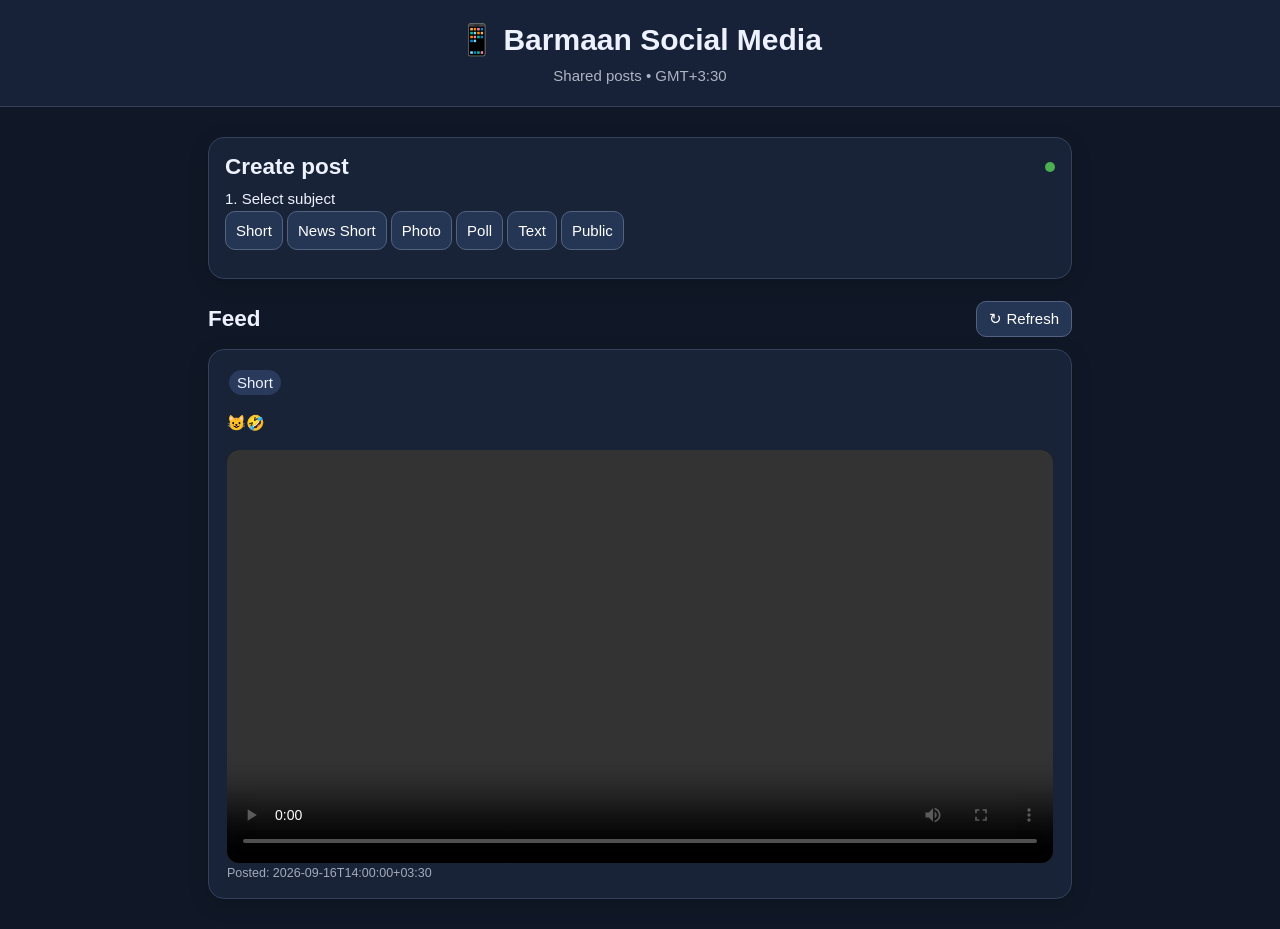
==== index.html @ 9a7af047 "Create index.html" ====
<!doctype html>

<html lang="en"><head>
  <meta charset="utf-8">
  <meta
    name="viewport"
    content="width=device-width,initial-scale=1"><meta
name="description"
content="Barmaan Social Media">

  <title>Barmaan Social Media</title>  <link
    rel="stylesheet"
    href="style.css">
</head><body>  <header class="siteHeader"><div class="headerInner">

  <h1>
    📱 Barmaan Social Media
  </h1>

  <p>
    Shared posts • GMT+3:30
  </p>

</div>

  </header>  <main class="page"><!-- Create Post is permanently open -->
<section class="card createCard">

  <div class="sectionTitle">

    <h2>
      Create post
    </h2>

    <span
      class="statusDot"
      title="Create post is ready">
    </span>

  </div>

  <div id="steps">

    <label>
      1. Select subject
    </label>

    <div
      class="subjectButtons"
      id="subjectButtons">

      <button
        type="button"
        class="subjectButton active"
        data-type="Short"
        onclick="selectSubject('Short')">
        Short
      </button>

      <button
        type="button"
        class="subjectButton"
        data-type="News Short"
        onclick="selectSubject('News Short')">
        News Short
      </button>

      <button
        type="button"
        class="subjectButton"
        data-type="Photo"
        onclick="selectSubject('Photo')">
        Photo
      </button>

      <button
        type="button"
        class="subjectButton"
        data-type="Poll"
        onclick="selectSubject('Poll')">
        Poll
      </button>

      <button
        type="button"
        class="subjectButton"
        data-type="Text"
        onclick="selectSubject('Text')">
        Text
      </button>

      <button
        type="button"
        class="subjectButton publicButton"
        onclick="openPublicError()">
        Public
      </button>

    </div>

    <div
      id="form"
      class="postForm">
    </div>

  </div>

</section>

<!-- Feed -->
<section class="feedSection">

  <div class="sectionTitle">

    <h2>
      Feed
    </h2>

    <button
      class="refreshButton"
      type="button"
      onclick="loadSharedPosts()">
      ↻ Refresh
    </button>

  </div>

  <div id="feed">

    <p class="muted">
      Loading shared posts...
    </p>

  </div>

</section>

  </main>  <!-- Public error -->  <dialog
    id="publicDialog"
    class="publicDialog"><div class="errorCard">

  <div class="errorIcon">
    🚫
  </div>

  <h2>
    ERROR 403
  </h2>

  <p class="errorMain">
    You don't have permission to do this
  </p>

  <p class="errorSmall">
    thats all we know
  </p>

  <button
    class="backButton"
    type="button"
    onclick="closePublicError()">
    ← Back
  </button>

</div>

  </dialog>  <script src="script.js"></script>  <script>

    async function loadSharedPosts() {

      const feed =
        document.getElementById("feed");

      feed.innerHTML =
        "<p class='muted'>" +
        "Loading shared posts..." +
        "</p>";

      try {

        const response =
          await fetch(
            "posts.json",
            {
              cache: "no-store"
            }
          );

        if (!response.ok) {

          throw new Error(
            "posts.json could not be loaded"
          );

        }

        const data =
          await response.json();

        if (
          !data.posts ||
          !Array.isArray(data.posts) ||
          data.posts.length === 0
        ) {

          feed.innerHTML =
            "<p class='muted emptyState'>" +
            "No shared posts yet." +
            "</p>";

          return;

        }

        feed.innerHTML = "";

        data.posts.forEach(
          post => {

            const article =
              document.createElement(
                "article"
              );

            article.className =
              "post";

            const title =
              document.createElement(
                "div"
              );

            title.innerHTML =
              "<span class='tag'>" +
              escapeHTML(
                post.type || "Post"
              ) +
              "</span>";

            article.appendChild(title);

            if (post.caption) {

              const caption =
                document.createElement(
                  "p"
                );

              caption.textContent =
                post.caption;

              article.appendChild(
                caption
              );

            }

            if (
              post.mediaType ===
                "video/mp4" &&
              post.media
            ) {

              const video =
                document.createElement(
                  "video"
                );

              video.controls = true;
              video.playsInline = true;
              video.preload = "metadata";
              video.src = post.media;

              article.appendChild(
                video
              );

            }

            if (post.createdAt) {

              const time =
                document.createElement(
                  "small"
                );

              time.textContent =
                "Posted: " +
                post.createdAt;

              article.appendChild(
                time
              );

            }

            feed.appendChild(
              article
            );

          }
        );

      }
      catch (error) {

        console.error(error);

        feed.innerHTML =
          "<p class='muted'>" +
          "Unable to load shared posts." +
          "</p>";

      }

    }

    function escapeHTML(text) {

      const div =
        document.createElement(
          "div"
        );

      div.textContent = text;

      return div.innerHTML;

    }

    function openPublicError() {

      const dialog =
        document.getElementById(
          "publicDialog"
        );

      if (!dialog) {
        return;
      }

      dialog.showModal();

    }

    function closePublicError() {

      const dialog =
        document.getElementById(
          "publicDialog"
        );

      if (!dialog) {
        return;
      }

      if (dialog.open) {
        dialog.close();
      }

    }

    loadSharedPosts();

  </script></body></html>
---- style.css ----
* {
  box-sizing: border-box;
  }

html {
min-height: 100%;
}

body {
margin: 0;
min-height: 100vh;
font: 15px Arial, sans-serif;
background: #101827;
color: #eef2ff;
}

button,
input,
select,
textarea {
font: inherit;
border-radius: 10px;
border: 1px solid #52627f;
padding: 10px;
}

button {
cursor: pointer;
background: #253554;
color: #fff;
}

button:hover {
filter: brightness(1.15);
}

button:active {
transform: translateY(1px);
}

input,
select,
textarea {
width: 100%;
background: #0f1726;
color: #fff;
margin: 5px 0;
}

textarea {
min-height: 80px;
resize: vertical;
}

label {
display: block;
margin-top: 10px;
margin-bottom: 4px;
}

.siteHeader {
padding: 22px;
text-align: center;
background: #172238;
position: sticky;
top: 0;
z-index: 2;
border-bottom: 1px solid #33415c;
}

.headerInner {
max-width: 900px;
margin: auto;
}

h1,
h2,
h3 {
margin-top: 0;
}

h1 {
margin-bottom: 10px;
}

h2 {
margin-bottom: 12px;
}

h3 {
margin-top: 12px;
margin-bottom: 8px;
}

.siteHeader p {
margin: 0;
opacity: .7;
}

.page {
max-width: 900px;
margin: auto;
padding: 18px;
}

.card,
.post {
background: #182338;
border: 1px solid #33415c;
border-radius: 16px;
padding: 16px;
margin: 12px 0;
box-shadow: 0 5px 20px #0003;
}

.createCard {
overflow: hidden;
}

.sectionTitle {
display: flex;
align-items: center;
justify-content: space-between;
gap: 10px;
}

.sectionTitle h2 {
margin-bottom: 0;
}

.statusDot {
width: 10px;
height: 10px;
border-radius: 50%;
background: #4caf50;
display: inline-block;
}

.refreshButton {
padding: 8px 12px;
}

.grid {
display: grid;
grid-template-columns:
repeat(
auto-fit,
minmax(120px, 1fr)
);
gap: 8px;
}

.row {
display: flex;
gap: 8px;
flex-wrap: wrap;
}

.row > * {
flex: 1;
}

.slot {
width: 100%;
text-align: left;
padding: 10px;
border: 1px dashed #53627c;
border-radius: 10px;
margin: 4px 0;
}

.slot:hover {
background: #2c3d5e;
}

.optionList {
display: flex;
flex-direction: column;
gap: 4px;
}

.post img,
.post video {
display: block;
max-width: 100%;
max-height: 420px;
border-radius: 12px;
margin-top: 8px;
}

.post video {
width: 100%;
background: #000;
}

.post small {
opacity: .65;
}

.post p {
line-height: 1.5;
}

.tag {
display: inline-block;
padding: 4px 8px;
border-radius: 20px;
background: #293a5c;
margin: 2px;
}

.muted {
opacity: .7;
}

.notice {
padding: 10px;
border-radius: 10px;
background: #30271a;
margin: 8px 0;
}

.ok {
background: #24543d;
}

.danger {
background: #652b35;
}

.warn {
background: #63501d;
}

.messageBox {
margin-top: 10px;
}

.pollButtons {
display: flex;
flex-wrap: wrap;
gap: 8px;
margin-top: 8px;
}

.pollButtons button {
flex: 1 1 140px;
}

.publicDialog {
border: 0;
border-radius: 18px;
background: #101827;
color: #fff;
width: min(520px, 94vw);
padding: 0;
}

.publicDialog::backdrop {
background: #0009;
}

.errorCard {
padding: 28px;
text-align: center;
}

.errorIcon {
font-size: 48px;
margin-bottom: 10px;
}

.errorCard h2 {
font-size: 28px;
margin-bottom: 12px;
}

.errorMain {
font-size: 17px;
margin: 8px 0;
}

.errorSmall {
opacity: .65;
margin-bottom: 22px;
}

.backButton {
min-width: 120px;
}

#steps {
display: block;
}

#form {
margin-top: 12px;
}

#feed {
min-height: 20px;
}

.feedSection {
margin-top: 22px;
}

.emptyState {
text-align: center;
padding: 20px;
}

.fileInfo {
padding: 8px;
border-radius: 8px;
background: #111a2a;
margin-top: 8px;
}

.successMessage {
padding: 10px;
border-radius: 10px;
background: #24543d;
margin-top: 8px;
}

.errorMessage {
padding: 10px;
border-radius: 10px;
background: #652b35;
margin-top: 8px;
}

@media (max-width: 600px) {

.siteHeader {
padding: 16px;
}

.page {
padding: 12px;
}

.card,
.post {
padding: 13px;
}

.sectionTitle {
align-items: flex-start;
}

.sectionTitle h2 {
font-size: 20px;
}

.post video {
max-height: 360px;
}

.errorCard {
padding: 22px;
}

}

@media (min-width: 601px) {

.post {
padding: 18px;
}

}

::selection {
background: #52627f;
color: #fff;
}
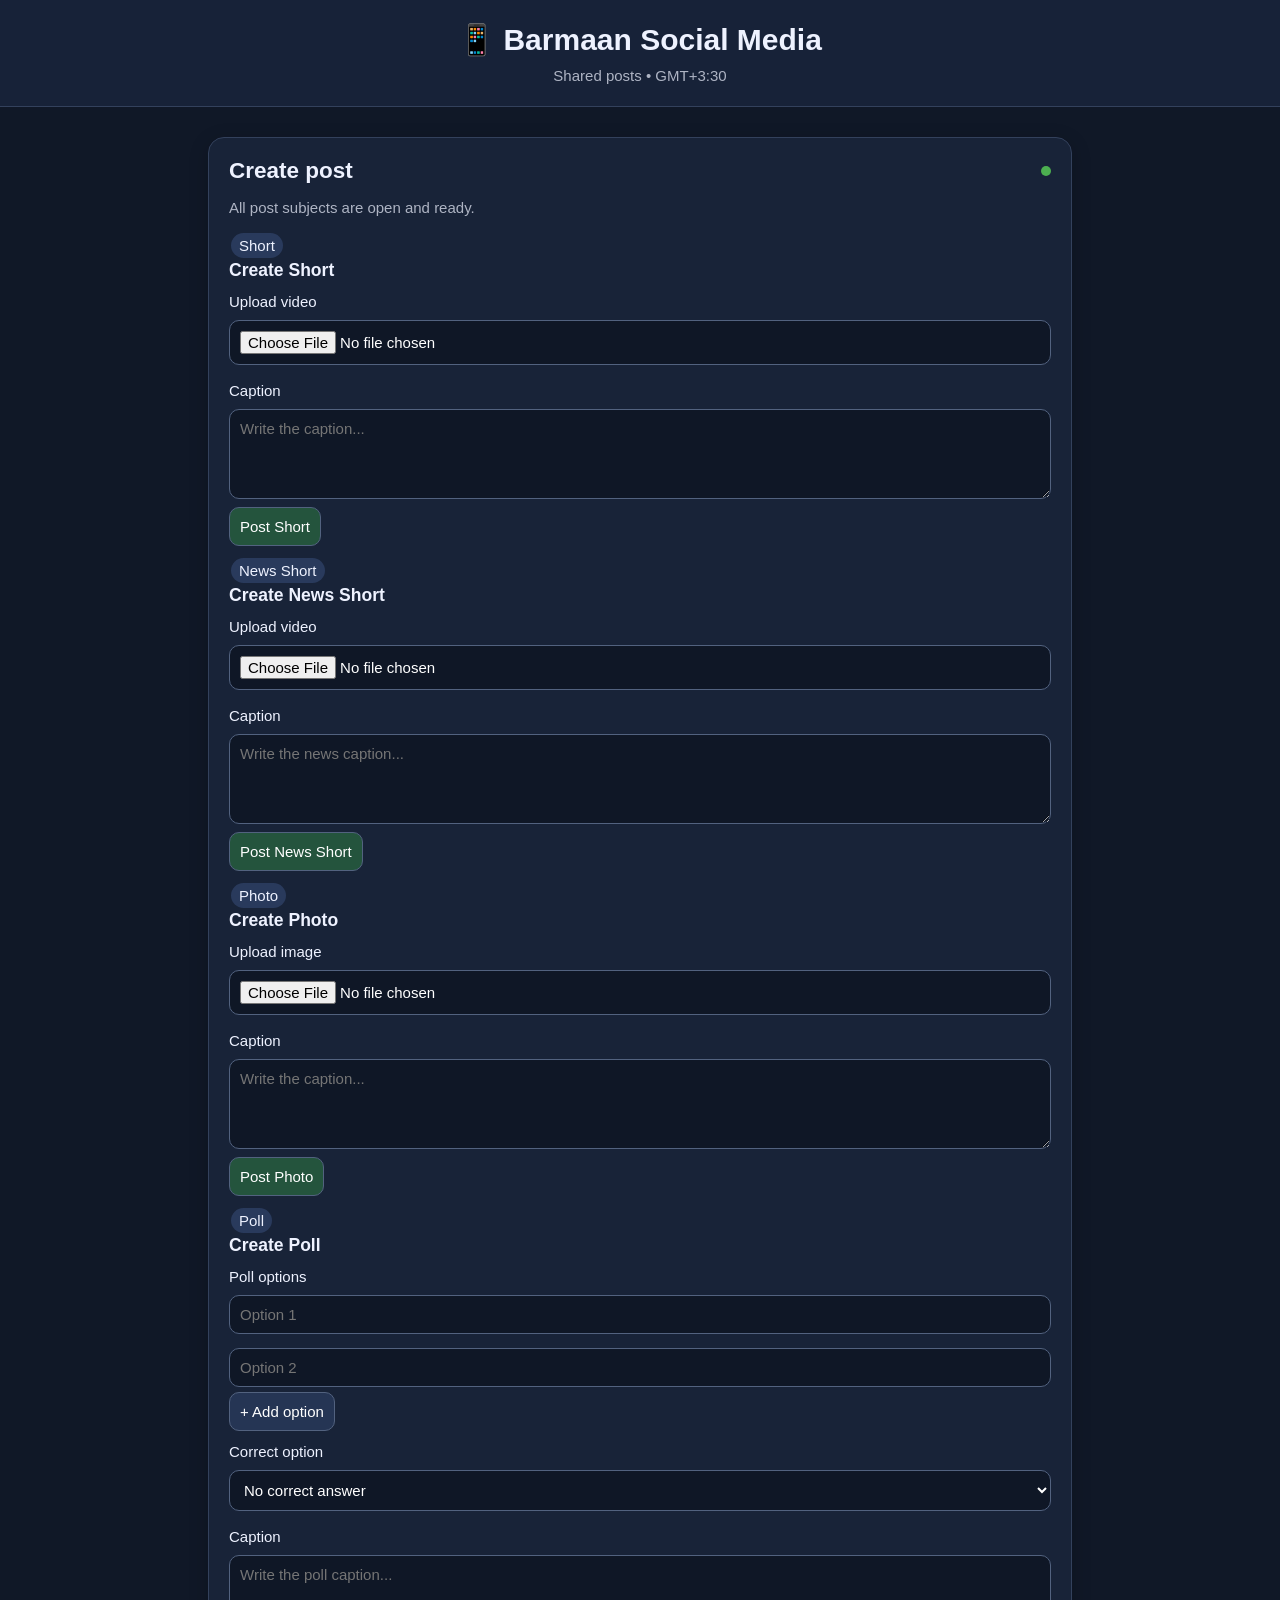
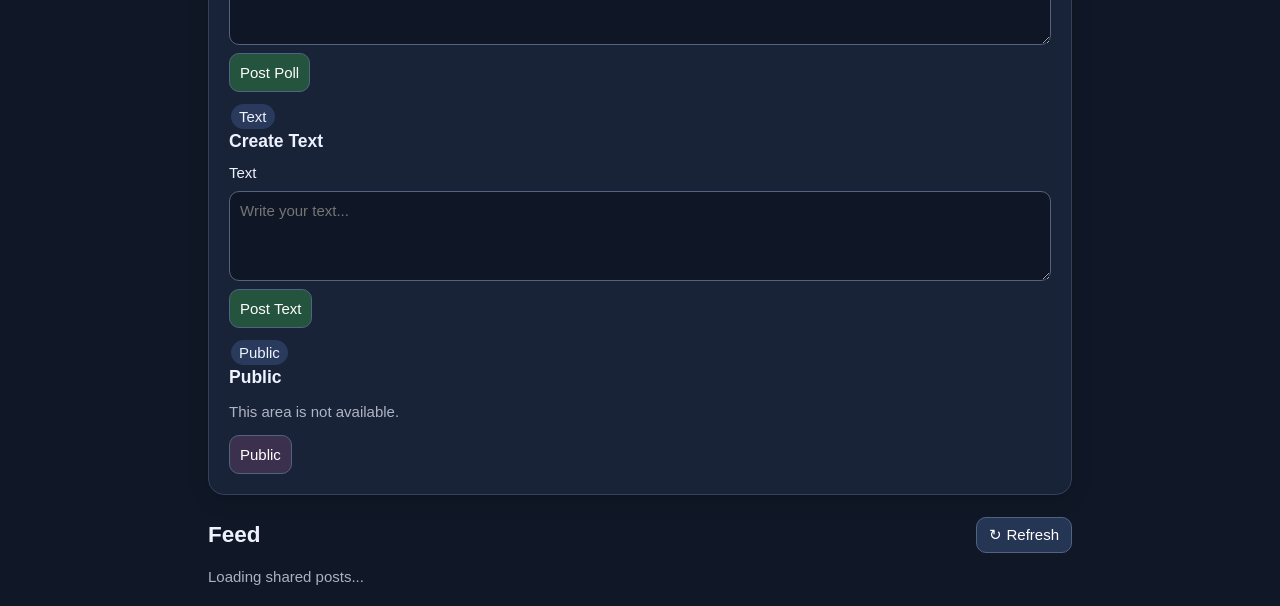
==== commit e66f8fcb: "Add initial HTML structure for Barmaan Social Media" ====
--- a/index.html
+++ b/index.html
@@ -1,365 +1,358 @@
 <!doctype html>
-
-<html lang="en"><head>
+<html lang="en">
+<head>
   <meta charset="utf-8">
-  <meta
-    name="viewport"
-    content="width=device-width,initial-scale=1"><meta
-name="description"
-content="Barmaan Social Media">
-
-  <title>Barmaan Social Media</title>  <link
-    rel="stylesheet"
-    href="style.css">
-</head><body>  <header class="siteHeader"><div class="headerInner">
-
-  <h1>
-    📱 Barmaan Social Media
-  </h1>
-
-  <p>
-    Shared posts • GMT+3:30
-  </p>
-
-</div>
-
-  </header>  <main class="page"><!-- Create Post is permanently open -->
-<section class="card createCard">
-
-  <div class="sectionTitle">
+  <meta name="viewport" content="width=device-width,initial-scale=1">
+  <title>Barmaan Social Media</title>
+  <link rel="stylesheet" href="style.css">
+</head>
+
+<body>
+
+<header class="siteHeader">
+  <div class="headerInner">
+    <h1>📱 Barmaan Social Media</h1>
+    <p>Shared posts • GMT+3:30</p>
+  </div>
+</header>
+
+<main class="page">
+
+  <section class="card createCard">
+
+    <div class="sectionTitle">
+      <h2>Create post</h2>
+      <span class="statusDot"></span>
+    </div>
+
+    <p class="muted">
+      All post subjects are open and ready.
+    </p>
+
+    <div class="createGrid">
+
+      <!-- SHORT -->
+      <article class="createBox">
+        <span class="tag">Short</span>
+
+        <h3>Create Short</h3>
+
+        <label for="shortFile">
+          Upload video
+        </label>
+
+        <input
+          id="shortFile"
+          type="file"
+          accept="video/*"
+          onchange="checkMedia('shortFile','shortInfo','Short')">
+
+        <div
+          id="shortInfo"
+          class="fileInfo"
+          hidden>
+        </div>
+
+        <label for="shortCaption">
+          Caption
+        </label>
+
+        <textarea
+          id="shortCaption"
+          placeholder="Write the caption..."></textarea>
+
+        <button
+          class="ok"
+          type="button"
+          onclick="createMediaPost('Short')">
+          Post Short
+        </button>
+
+        <div
+          id="shortMsg"
+          class="messageBox">
+        </div>
+      </article>
+
+
+      <!-- NEWS SHORT -->
+      <article class="createBox">
+
+        <span class="tag">News Short</span>
+
+        <h3>Create News Short</h3>
+
+        <label for="newsFile">
+          Upload video
+        </label>
+
+        <input
+          id="newsFile"
+          type="file"
+          accept="video/*"
+          onchange="checkMedia('newsFile','newsInfo','News Short')">
+
+        <div
+          id="newsInfo"
+          class="fileInfo"
+          hidden>
+        </div>
+
+        <label for="newsCaption">
+          Caption
+        </label>
+
+        <textarea
+          id="newsCaption"
+          placeholder="Write the news caption..."></textarea>
+
+        <button
+          class="ok"
+          type="button"
+          onclick="createMediaPost('News Short')">
+          Post News Short
+        </button>
+
+        <div
+          id="newsMsg"
+          class="messageBox">
+        </div>
+      </article>
+
+
+      <!-- PHOTO -->
+      <article class="createBox">
+
+        <span class="tag">Photo</span>
+
+        <h3>Create Photo</h3>
+
+        <label for="photoFile">
+          Upload image
+        </label>
+
+        <input
+          id="photoFile"
+          type="file"
+          accept="image/*"
+          onchange="checkMedia('photoFile','photoInfo','Photo')">
+
+        <div
+          id="photoInfo"
+          class="fileInfo"
+          hidden>
+        </div>
+
+        <label for="photoCaption">
+          Caption
+        </label>
+
+        <textarea
+          id="photoCaption"
+          placeholder="Write the caption..."></textarea>
+
+        <button
+          class="ok"
+          type="button"
+          onclick="createMediaPost('Photo')">
+          Post Photo
+        </button>
+
+        <div
+          id="photoMsg"
+          class="messageBox">
+        </div>
+      </article>
+
+
+      <!-- POLL -->
+      <article class="createBox">
+
+        <span class="tag">Poll</span>
+
+        <h3>Create Poll</h3>
+
+        <label>
+          Poll options
+        </label>
+
+        <div
+          id="pollOptions"
+          class="optionList">
+
+          <input
+            class="pollOption"
+            placeholder="Option 1">
+
+          <input
+            class="pollOption"
+            placeholder="Option 2">
+
+        </div>
+
+        <button
+          type="button"
+          onclick="addPollOption()">
+          + Add option
+        </button>
+
+        <label for="pollCorrect">
+          Correct option
+        </label>
+
+        <select id="pollCorrect">
+          <option value="">
+            No correct answer
+          </option>
+          <option value="0">
+            Option 1
+          </option>
+          <option value="1">
+            Option 2
+          </option>
+        </select>
+
+        <label for="pollCaption">
+          Caption
+        </label>
+
+        <textarea
+          id="pollCaption"
+          placeholder="Write the poll caption..."></textarea>
+
+        <button
+          class="ok"
+          type="button"
+          onclick="createPoll()">
+          Post Poll
+        </button>
+
+        <div
+          id="pollMsg"
+          class="messageBox">
+        </div>
+      </article>
+
+
+      <!-- TEXT -->
+      <article class="createBox">
+
+        <span class="tag">Text</span>
+
+        <h3>Create Text</h3>
+
+        <label for="textCaption">
+          Text
+        </label>
+
+        <textarea
+          id="textCaption"
+          class="largeText"
+          placeholder="Write your text..."></textarea>
+
+        <button
+          class="ok"
+          type="button"
+          onclick="createText()">
+          Post Text
+        </button>
+
+        <div
+          id="textMsg"
+          class="messageBox">
+        </div>
+      </article>
+
+
+      <!-- PUBLIC -->
+      <article class="createBox publicBox">
+
+        <span class="tag">Public</span>
+
+        <h3>Public</h3>
+
+        <p class="muted">
+          This area is not available.
+        </p>
+
+        <button
+          class="publicButton"
+          type="button"
+          onclick="openPublicError()">
+          Public
+        </button>
+
+      </article>
+
+    </div>
+
+  </section>
+
+
+  <!-- FEED -->
+  <section class="feedSection">
+
+    <div class="sectionTitle">
+
+      <h2>Feed</h2>
+
+      <button
+        class="refreshButton"
+        type="button"
+        onclick="loadSharedPosts()">
+        ↻ Refresh
+      </button>
+
+    </div>
+
+    <div id="feed">
+      <p class="muted">
+        Loading shared posts...
+      </p>
+    </div>
+
+  </section>
+
+</main>
+
+
+<!-- PUBLIC ERROR -->
+
+<dialog
+  id="publicDialog"
+  class="publicDialog">
+
+  <div class="errorCard">
+
+    <div class="errorIcon">
+      🚫
+    </div>
 
     <h2>
-      Create post
+      ERROR 403
     </h2>
 
-    <span
-      class="statusDot"
-      title="Create post is ready">
-    </span>
+    <p class="errorMain">
+      You don't have permission to do this
+    </p>
+
+    <p class="errorSmall">
+      thats all we know
+    </p>
+
+    <button
+      class="backButton"
+      type="button"
+      onclick="closePublicError()">
+      ← Back
+    </button>
 
   </div>
 
-  <div id="steps">
-
-    <label>
-      1. Select subject
-    </label>
-
-    <div
-      class="subjectButtons"
-      id="subjectButtons">
-
-      <button
-        type="button"
-        class="subjectButton active"
-        data-type="Short"
-        onclick="selectSubject('Short')">
-        Short
-      </button>
-
-      <button
-        type="button"
-        class="subjectButton"
-        data-type="News Short"
-        onclick="selectSubject('News Short')">
-        News Short
-      </button>
-
-      <button
-        type="button"
-        class="subjectButton"
-        data-type="Photo"
-        onclick="selectSubject('Photo')">
-        Photo
-      </button>
-
-      <button
-        type="button"
-        class="subjectButton"
-        data-type="Poll"
-        onclick="selectSubject('Poll')">
-        Poll
-      </button>
-
-      <button
-        type="button"
-        class="subjectButton"
-        data-type="Text"
-        onclick="selectSubject('Text')">
-        Text
-      </button>
-
-      <button
-        type="button"
-        class="subjectButton publicButton"
-        onclick="openPublicError()">
-        Public
-      </button>
-
-    </div>
-
-    <div
-      id="form"
-      class="postForm">
-    </div>
-
-  </div>
-
-</section>
-
-<!-- Feed -->
-<section class="feedSection">
-
-  <div class="sectionTitle">
-
-    <h2>
-      Feed
-    </h2>
-
-    <button
-      class="refreshButton"
-      type="button"
-      onclick="loadSharedPosts()">
-      ↻ Refresh
-    </button>
-
-  </div>
-
-  <div id="feed">
-
-    <p class="muted">
-      Loading shared posts...
-    </p>
-
-  </div>
-
-</section>
-
-  </main>  <!-- Public error -->  <dialog
-    id="publicDialog"
-    class="publicDialog"><div class="errorCard">
-
-  <div class="errorIcon">
-    🚫
-  </div>
-
-  <h2>
-    ERROR 403
-  </h2>
-
-  <p class="errorMain">
-    You don't have permission to do this
-  </p>
-
-  <p class="errorSmall">
-    thats all we know
-  </p>
-
-  <button
-    class="backButton"
-    type="button"
-    onclick="closePublicError()">
-    ← Back
-  </button>
-
-</div>
-
-  </dialog>  <script src="script.js"></script>  <script>
-
-    async function loadSharedPosts() {
-
-      const feed =
-        document.getElementById("feed");
-
-      feed.innerHTML =
-        "<p class='muted'>" +
-        "Loading shared posts..." +
-        "</p>";
-
-      try {
-
-        const response =
-          await fetch(
-            "posts.json",
-            {
-              cache: "no-store"
-            }
-          );
-
-        if (!response.ok) {
-
-          throw new Error(
-            "posts.json could not be loaded"
-          );
-
-        }
-
-        const data =
-          await response.json();
-
-        if (
-          !data.posts ||
-          !Array.isArray(data.posts) ||
-          data.posts.length === 0
-        ) {
-
-          feed.innerHTML =
-            "<p class='muted emptyState'>" +
-            "No shared posts yet." +
-            "</p>";
-
-          return;
-
-        }
-
-        feed.innerHTML = "";
-
-        data.posts.forEach(
-          post => {
-
-            const article =
-              document.createElement(
-                "article"
-              );
-
-            article.className =
-              "post";
-
-            const title =
-              document.createElement(
-                "div"
-              );
-
-            title.innerHTML =
-              "<span class='tag'>" +
-              escapeHTML(
-                post.type || "Post"
-              ) +
-              "</span>";
-
-            article.appendChild(title);
-
-            if (post.caption) {
-
-              const caption =
-                document.createElement(
-                  "p"
-                );
-
-              caption.textContent =
-                post.caption;
-
-              article.appendChild(
-                caption
-              );
-
-            }
-
-            if (
-              post.mediaType ===
-                "video/mp4" &&
-              post.media
-            ) {
-
-              const video =
-                document.createElement(
-                  "video"
-                );
-
-              video.controls = true;
-              video.playsInline = true;
-              video.preload = "metadata";
-              video.src = post.media;
-
-              article.appendChild(
-                video
-              );
-
-            }
-
-            if (post.createdAt) {
-
-              const time =
-                document.createElement(
-                  "small"
-                );
-
-              time.textContent =
-                "Posted: " +
-                post.createdAt;
-
-              article.appendChild(
-                time
-              );
-
-            }
-
-            feed.appendChild(
-              article
-            );
-
-          }
-        );
-
-      }
-      catch (error) {
-
-        console.error(error);
-
-        feed.innerHTML =
-          "<p class='muted'>" +
-          "Unable to load shared posts." +
-          "</p>";
-
-      }
-
-    }
-
-    function escapeHTML(text) {
-
-      const div =
-        document.createElement(
-          "div"
-        );
-
-      div.textContent = text;
-
-      return div.innerHTML;
-
-    }
-
-    function openPublicError() {
-
-      const dialog =
-        document.getElementById(
-          "publicDialog"
-        );
-
-      if (!dialog) {
-        return;
-      }
-
-      dialog.showModal();
-
-    }
-
-    function closePublicError() {
-
-      const dialog =
-        document.getElementById(
-          "publicDialog"
-        );
-
-      if (!dialog) {
-        return;
-      }
-
-      if (dialog.open) {
-        dialog.close();
-      }
-
-    }
-
-    loadSharedPosts();
-
-  </script></body></html>
+</dialog>
+
+
+<script src="script.js"></script>
+
+</body>
+  </html>
--- a/style.css
+++ b/style.css
@@ -48,14 +48,14 @@
 }
 
 textarea {
-min-height: 80px;
+min-height: 90px;
 resize: vertical;
 }
 
 label {
 display: block;
-margin-top: 10px;
-margin-bottom: 4px;
+margin-top: 12px;
+margin-bottom: 5px;
 }
 
 .siteHeader {
@@ -64,7 +64,7 @@
 background: #172238;
 position: sticky;
 top: 0;
-z-index: 2;
+z-index: 5;
 border-bottom: 1px solid #33415c;
 }
 
@@ -88,7 +88,6 @@
 }
 
 h3 {
-margin-top: 12px;
 margin-bottom: 8px;
 }
 
@@ -136,6 +135,34 @@
 display: inline-block;
 }
 
+.subjectButtons {
+display: grid;
+grid-template-columns:
+repeat(
+auto-fit,
+minmax(120px, 1fr)
+);
+gap: 8px;
+margin-top: 8px;
+}
+
+.subjectButton {
+min-height: 44px;
+}
+
+.subjectButton.active {
+border-color: #8da7d8;
+background: #34496e;
+}
+
+.publicButton {
+background: #3b314f;
+}
+
+.postForm {
+margin-top: 14px;
+}
+
 .refreshButton {
 padding: 8px 12px;
 }
@@ -169,14 +196,21 @@
 margin: 4px 0;
 }
 
-.slot:hover {
-background: #2c3d5e;
-}
-
 .optionList {
 display: flex;
 flex-direction: column;
 gap: 4px;
+}
+
+.pollButtons {
+display: flex;
+flex-wrap: wrap;
+gap: 8px;
+margin-top: 8px;
+}
+
+.pollButtons button {
+flex: 1 1 140px;
 }
 
 .post img,
@@ -236,15 +270,32 @@
 margin-top: 10px;
 }
 
-.pollButtons {
-display: flex;
-flex-wrap: wrap;
-gap: 8px;
+.successMessage {
+padding: 10px;
+border-radius: 10px;
+background: #24543d;
+}
+
+.errorMessage {
+padding: 10px;
+border-radius: 10px;
+background: #652b35;
+}
+
+.fileInfo {
+padding: 8px;
+border-radius: 8px;
+background: #111a2a;
 margin-top: 8px;
 }
 
-.pollButtons button {
-flex: 1 1 140px;
+.emptyState {
+text-align: center;
+padding: 20px;
+}
+
+.feedSection {
+margin-top: 22px;
 }
 
 .publicDialog {
@@ -293,42 +344,8 @@
 display: block;
 }
 
-#form {
-margin-top: 12px;
-}
-
 #feed {
 min-height: 20px;
-}
-
-.feedSection {
-margin-top: 22px;
-}
-
-.emptyState {
-text-align: center;
-padding: 20px;
-}
-
-.fileInfo {
-padding: 8px;
-border-radius: 8px;
-background: #111a2a;
-margin-top: 8px;
-}
-
-.successMessage {
-padding: 10px;
-border-radius: 10px;
-background: #24543d;
-margin-top: 8px;
-}
-
-.errorMessage {
-padding: 10px;
-border-radius: 10px;
-background: #652b35;
-margin-top: 8px;
 }
 
 @media (max-width: 600px) {
@@ -354,6 +371,11 @@
 font-size: 20px;
 }
 
+.subjectButtons {
+grid-template-columns:
+repeat(2, 1fr);
+}
+
 .post video {
 max-height: 360px;
 }
@@ -368,6 +390,10 @@
 
 .post {
 padding: 18px;
+}
+
+.createCard {
+padding: 20px;
 }
 
 }
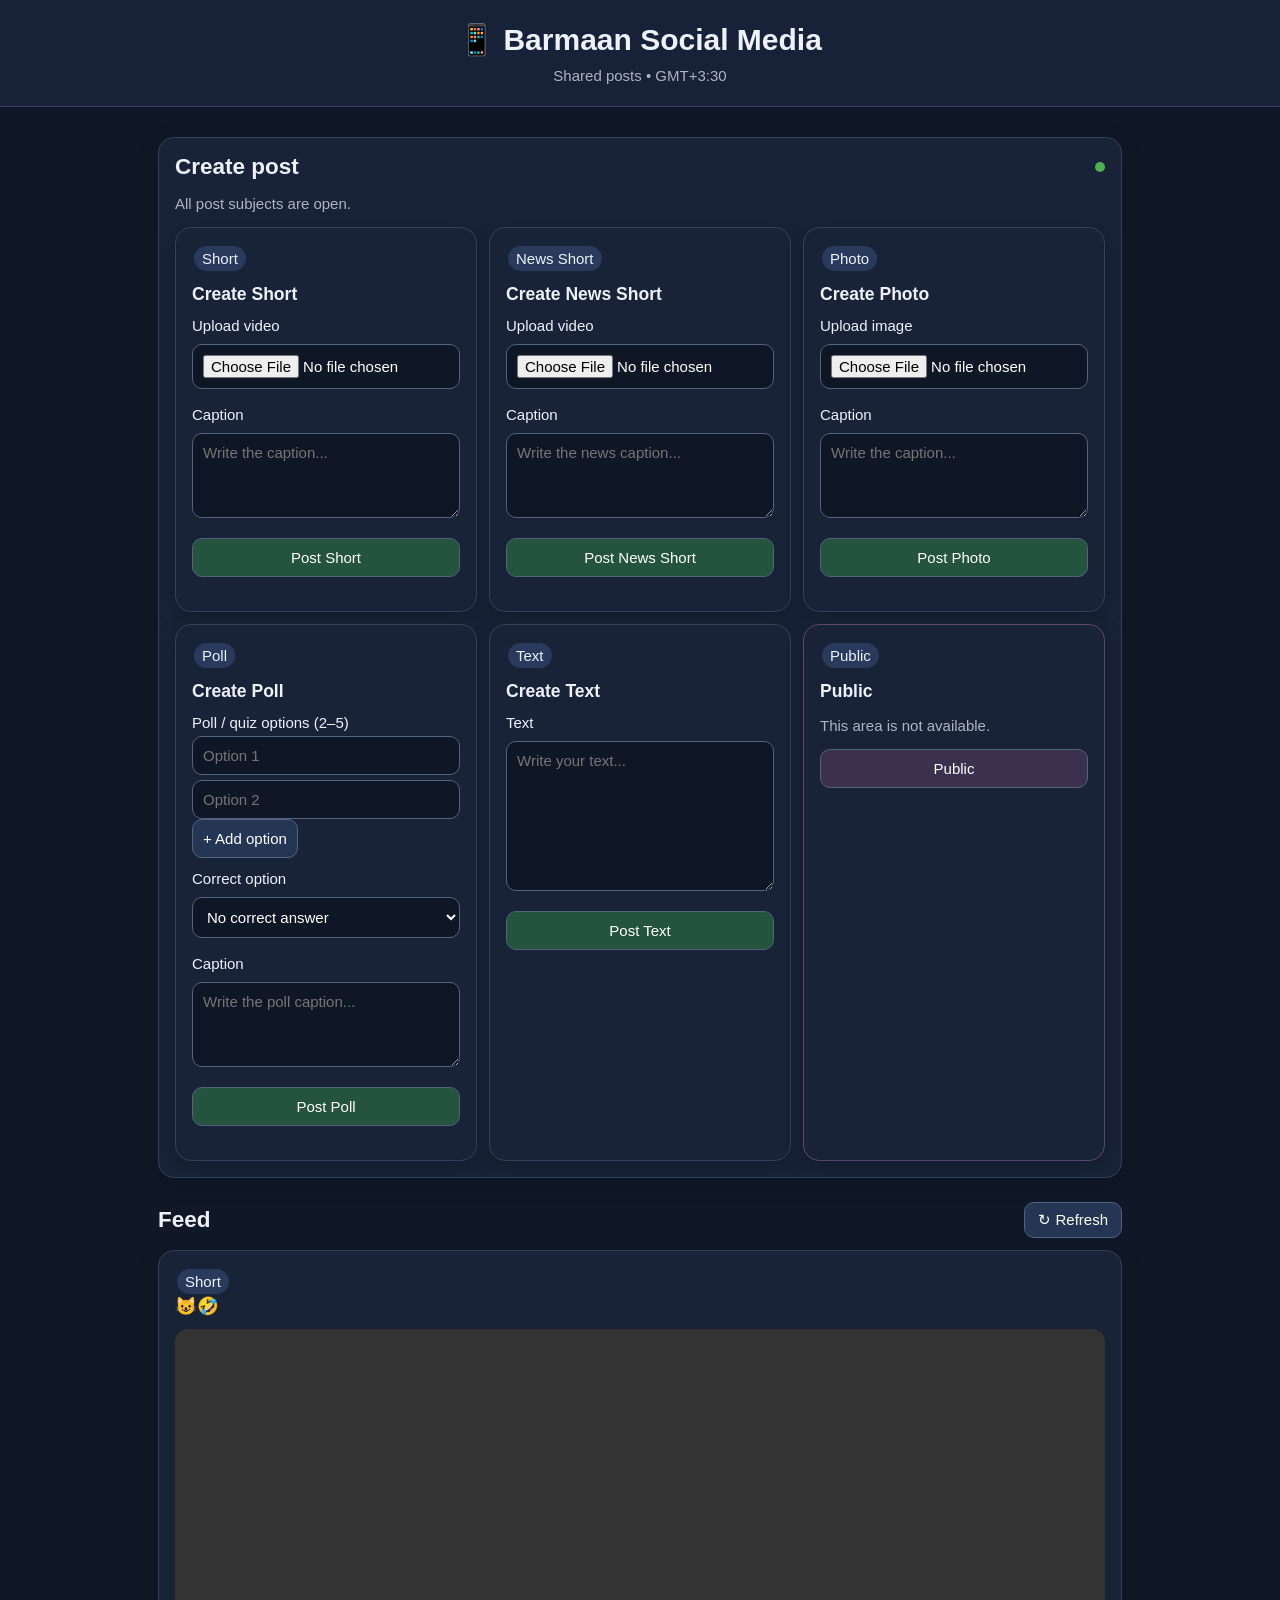
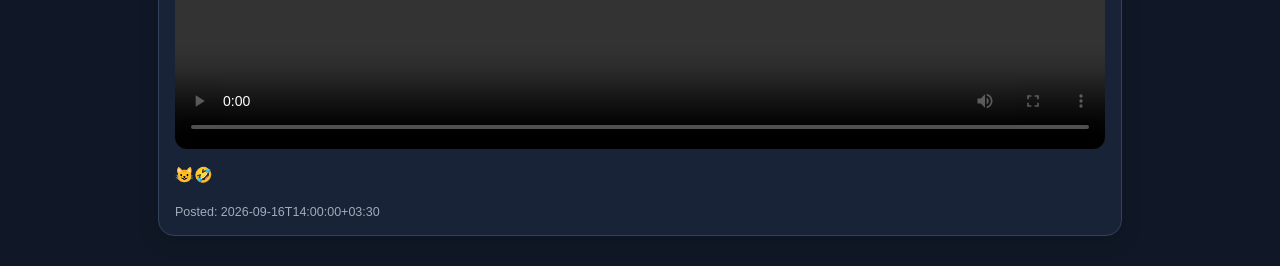
==== commit 030e7c3a: "Add initial HTML structure for Barmaan Social Media" ====
--- a/index.html
+++ b/index.html
@@ -26,15 +26,13 @@
     </div>
 
     <p class="muted">
-      All post subjects are open and ready.
+      All post subjects are open.
     </p>
 
     <div class="createGrid">
 
-      <!-- SHORT -->
       <article class="createBox">
         <span class="tag">Short</span>
-
         <h3>Create Short</h3>
 
         <label for="shortFile">
@@ -45,7 +43,12 @@
           id="shortFile"
           type="file"
           accept="video/*"
-          onchange="checkMedia('shortFile','shortInfo','Short')">
+          onchange="checkMedia(
+            'shortFile',
+            'shortInfo',
+            'shortMsg',
+            'Short'
+          )">
 
         <div
           id="shortInfo"
@@ -75,11 +78,8 @@
       </article>
 
 
-      <!-- NEWS SHORT -->
-      <article class="createBox">
-
+      <article class="createBox">
         <span class="tag">News Short</span>
-
         <h3>Create News Short</h3>
 
         <label for="newsFile">
@@ -90,7 +90,12 @@
           id="newsFile"
           type="file"
           accept="video/*"
-          onchange="checkMedia('newsFile','newsInfo','News Short')">
+          onchange="checkMedia(
+            'newsFile',
+            'newsInfo',
+            'newsMsg',
+            'News Short'
+          )">
 
         <div
           id="newsInfo"
@@ -120,11 +125,8 @@
       </article>
 
 
-      <!-- PHOTO -->
-      <article class="createBox">
-
+      <article class="createBox">
         <span class="tag">Photo</span>
-
         <h3>Create Photo</h3>
 
         <label for="photoFile">
@@ -135,7 +137,12 @@
           id="photoFile"
           type="file"
           accept="image/*"
-          onchange="checkMedia('photoFile','photoInfo','Photo')">
+          onchange="checkMedia(
+            'photoFile',
+            'photoInfo',
+            'photoMsg',
+            'Photo'
+          )">
 
         <div
           id="photoInfo"
@@ -165,15 +172,12 @@
       </article>
 
 
-      <!-- POLL -->
-      <article class="createBox">
-
+      <article class="createBox">
         <span class="tag">Poll</span>
-
         <h3>Create Poll</h3>
 
         <label>
-          Poll options
+          Poll / quiz options (2–5)
         </label>
 
         <div
@@ -204,9 +208,11 @@
           <option value="">
             No correct answer
           </option>
+
           <option value="0">
             Option 1
           </option>
+
           <option value="1">
             Option 2
           </option>
@@ -234,11 +240,8 @@
       </article>
 
 
-      <!-- TEXT -->
-      <article class="createBox">
-
+      <article class="createBox">
         <span class="tag">Text</span>
-
         <h3>Create Text</h3>
 
         <label for="textCaption">
@@ -264,9 +267,7 @@
       </article>
 
 
-      <!-- PUBLIC -->
       <article class="createBox publicBox">
-
         <span class="tag">Public</span>
 
         <h3>Public</h3>
@@ -281,42 +282,31 @@
           onclick="openPublicError()">
           Public
         </button>
-
       </article>
 
     </div>
-
   </section>
 
 
-  <!-- FEED -->
   <section class="feedSection">
 
     <div class="sectionTitle">
-
       <h2>Feed</h2>
 
       <button
         class="refreshButton"
         type="button"
-        onclick="loadSharedPosts()">
+        onclick="renderFeed()">
         ↻ Refresh
       </button>
-
     </div>
 
-    <div id="feed">
-      <p class="muted">
-        Loading shared posts...
-      </p>
-    </div>
+    <div id="feed"></div>
 
   </section>
 
 </main>
 
-
-<!-- PUBLIC ERROR -->
 
 <dialog
   id="publicDialog"
@@ -351,8 +341,7 @@
 
 </dialog>
 
-
 <script src="script.js"></script>
 
 </body>
-  </html>
+</html>
--- a/style.css
+++ b/style.css
@@ -1,404 +1,372 @@
 * {
   box-sizing: border-box;
-  }
+}
 
 html {
-min-height: 100%;
+  min-height: 100%;
 }
 
 body {
-margin: 0;
-min-height: 100vh;
-font: 15px Arial, sans-serif;
-background: #101827;
-color: #eef2ff;
+  margin: 0;
+  min-height: 100vh;
+  font: 15px Arial, sans-serif;
+  background: #101827;
+  color: #eef2ff;
 }
 
 button,
 input,
 select,
 textarea {
-font: inherit;
-border-radius: 10px;
-border: 1px solid #52627f;
-padding: 10px;
+  font: inherit;
+  border-radius: 10px;
+  border: 1px solid #52627f;
+  padding: 10px;
 }
 
 button {
-cursor: pointer;
-background: #253554;
-color: #fff;
+  cursor: pointer;
+  background: #253554;
+  color: #fff;
 }
 
 button:hover {
-filter: brightness(1.15);
+  filter: brightness(1.15);
 }
 
 button:active {
-transform: translateY(1px);
+  transform: translateY(1px);
 }
 
 input,
 select,
 textarea {
-width: 100%;
-background: #0f1726;
-color: #fff;
-margin: 5px 0;
+  width: 100%;
+  background: #0f1726;
+  color: #fff;
+  margin: 5px 0;
 }
 
 textarea {
-min-height: 90px;
-resize: vertical;
+  min-height: 85px;
+  resize: vertical;
+}
+
+.largeText {
+  min-height: 150px;
 }
 
 label {
-display: block;
-margin-top: 12px;
-margin-bottom: 5px;
+  display: block;
+  margin-top: 12px;
+  margin-bottom: 5px;
 }
 
 .siteHeader {
-padding: 22px;
-text-align: center;
-background: #172238;
-position: sticky;
-top: 0;
-z-index: 5;
-border-bottom: 1px solid #33415c;
+  padding: 22px;
+  text-align: center;
+  background: #172238;
+  position: sticky;
+  top: 0;
+  z-index: 5;
+  border-bottom: 1px solid #33415c;
 }
 
 .headerInner {
-max-width: 900px;
-margin: auto;
+  max-width: 1000px;
+  margin: auto;
 }
 
 h1,
 h2,
 h3 {
-margin-top: 0;
+  margin-top: 0;
 }
 
 h1 {
-margin-bottom: 10px;
+  margin-bottom: 10px;
 }
 
 h2 {
-margin-bottom: 12px;
+  margin-bottom: 12px;
 }
 
 h3 {
-margin-bottom: 8px;
+  margin-bottom: 12px;
 }
 
 .siteHeader p {
-margin: 0;
-opacity: .7;
+  margin: 0;
+  opacity: .7;
 }
 
 .page {
-max-width: 900px;
-margin: auto;
-padding: 18px;
+  max-width: 1000px;
+  margin: auto;
+  padding: 18px;
 }
 
 .card,
+.post,
+.createBox {
+  background: #182338;
+  border: 1px solid #33415c;
+  border-radius: 16px;
+  padding: 16px;
+  margin: 12px 0;
+  box-shadow: 0 5px 20px #0003;
+}
+
+.createCard {
+  overflow: hidden;
+}
+
+.sectionTitle {
+  display: flex;
+  align-items: center;
+  justify-content: space-between;
+  gap: 10px;
+}
+
+.sectionTitle h2 {
+  margin-bottom: 0;
+}
+
+.statusDot {
+  width: 10px;
+  height: 10px;
+  border-radius: 50%;
+  background: #4caf50;
+  display: inline-block;
+}
+
+.createGrid {
+  display: grid;
+  grid-template-columns:
+    repeat(
+      auto-fit,
+      minmax(280px, 1fr)
+    );
+  gap: 12px;
+  margin-top: 14px;
+}
+
+.createBox {
+  margin: 0;
+  padding: 16px;
+}
+
+.createBox h3 {
+  margin-top: 8px;
+}
+
+.createBox .tag {
+  margin-bottom: 5px;
+}
+
+.optionList {
+  display: flex;
+  flex-direction: column;
+  gap: 5px;
+}
+
+.optionList input {
+  margin: 0;
+}
+
+.ok {
+  background: #24543d;
+  width: 100%;
+  margin-top: 12px;
+}
+
+.publicBox {
+  border-color: #5d466e;
+}
+
+.publicButton {
+  width: 100%;
+  background: #3b314f;
+}
+
+.fileInfo {
+  padding: 8px;
+  border-radius: 8px;
+  background: #111a2a;
+  margin-top: 8px;
+  overflow-wrap: anywhere;
+}
+
+.messageBox {
+  min-height: 10px;
+  margin-top: 8px;
+}
+
+.successMessage {
+  padding: 9px;
+  border-radius: 9px;
+  background: #24543d;
+}
+
+.errorMessage {
+  padding: 9px;
+  border-radius: 9px;
+  background: #652b35;
+}
+
+.notice {
+  padding: 10px;
+  border-radius: 10px;
+  background: #30271a;
+  margin: 8px 0;
+}
+
+.muted {
+  opacity: .7;
+}
+
+.tag {
+  display: inline-block;
+  padding: 4px 8px;
+  border-radius: 20px;
+  background: #293a5c;
+  margin: 2px;
+}
+
+.feedSection {
+  margin-top: 24px;
+}
+
+.refreshButton {
+  padding: 8px 13px;
+}
+
 .post {
-background: #182338;
-border: 1px solid #33415c;
-border-radius: 16px;
-padding: 16px;
-margin: 12px 0;
-box-shadow: 0 5px 20px #0003;
-}
-
-.createCard {
-overflow: hidden;
-}
-
-.sectionTitle {
-display: flex;
-align-items: center;
-justify-content: space-between;
-gap: 10px;
-}
-
-.sectionTitle h2 {
-margin-bottom: 0;
-}
-
-.statusDot {
-width: 10px;
-height: 10px;
-border-radius: 50%;
-background: #4caf50;
-display: inline-block;
-}
-
-.subjectButtons {
-display: grid;
-grid-template-columns:
-repeat(
-auto-fit,
-minmax(120px, 1fr)
-);
-gap: 8px;
-margin-top: 8px;
-}
-
-.subjectButton {
-min-height: 44px;
-}
-
-.subjectButton.active {
-border-color: #8da7d8;
-background: #34496e;
-}
-
-.publicButton {
-background: #3b314f;
-}
-
-.postForm {
-margin-top: 14px;
-}
-
-.refreshButton {
-padding: 8px 12px;
-}
-
-.grid {
-display: grid;
-grid-template-columns:
-repeat(
-auto-fit,
-minmax(120px, 1fr)
-);
-gap: 8px;
-}
-
-.row {
-display: flex;
-gap: 8px;
-flex-wrap: wrap;
-}
-
-.row > * {
-flex: 1;
-}
-
-.slot {
-width: 100%;
-text-align: left;
-padding: 10px;
-border: 1px dashed #53627c;
-border-radius: 10px;
-margin: 4px 0;
-}
-
-.optionList {
-display: flex;
-flex-direction: column;
-gap: 4px;
-}
-
-.pollButtons {
-display: flex;
-flex-wrap: wrap;
-gap: 8px;
-margin-top: 8px;
-}
-
-.pollButtons button {
-flex: 1 1 140px;
+  margin-bottom: 12px;
 }
 
 .post img,
 .post video {
-display: block;
-max-width: 100%;
-max-height: 420px;
-border-radius: 12px;
-margin-top: 8px;
+  display: block;
+  max-width: 100%;
+  max-height: 420px;
+  border-radius: 12px;
+  margin-top: 10px;
 }
 
 .post video {
-width: 100%;
-background: #000;
+  width: 100%;
+  background: #000;
 }
 
 .post small {
-opacity: .65;
+  opacity: .65;
 }
 
 .post p {
-line-height: 1.5;
-}
-
-.tag {
-display: inline-block;
-padding: 4px 8px;
-border-radius: 20px;
-background: #293a5c;
-margin: 2px;
-}
-
-.muted {
-opacity: .7;
-}
-
-.notice {
-padding: 10px;
-border-radius: 10px;
-background: #30271a;
-margin: 8px 0;
-}
-
-.ok {
-background: #24543d;
-}
-
-.danger {
-background: #652b35;
-}
-
-.warn {
-background: #63501d;
-}
-
-.messageBox {
-margin-top: 10px;
-}
-
-.successMessage {
-padding: 10px;
-border-radius: 10px;
-background: #24543d;
-}
-
-.errorMessage {
-padding: 10px;
-border-radius: 10px;
-background: #652b35;
-}
-
-.fileInfo {
-padding: 8px;
-border-radius: 8px;
-background: #111a2a;
-margin-top: 8px;
+  line-height: 1.5;
+}
+
+.pollButtons {
+  display: flex;
+  flex-wrap: wrap;
+  gap: 8px;
+}
+
+.pollButtons button {
+  flex: 1 1 140px;
 }
 
 .emptyState {
-text-align: center;
-padding: 20px;
-}
-
-.feedSection {
-margin-top: 22px;
+  text-align: center;
+  padding: 20px;
 }
 
 .publicDialog {
-border: 0;
-border-radius: 18px;
-background: #101827;
-color: #fff;
-width: min(520px, 94vw);
-padding: 0;
+  border: 0;
+  border-radius: 18px;
+  background: #101827;
+  color: #fff;
+  width: min(520px, 94vw);
+  padding: 0;
 }
 
 .publicDialog::backdrop {
-background: #0009;
+  background: #0009;
 }
 
 .errorCard {
-padding: 28px;
-text-align: center;
+  padding: 28px;
+  text-align: center;
 }
 
 .errorIcon {
-font-size: 48px;
-margin-bottom: 10px;
+  font-size: 48px;
+  margin-bottom: 10px;
 }
 
 .errorCard h2 {
-font-size: 28px;
-margin-bottom: 12px;
+  font-size: 28px;
+  margin-bottom: 12px;
 }
 
 .errorMain {
-font-size: 17px;
-margin: 8px 0;
+  font-size: 17px;
+  margin: 8px 0;
 }
 
 .errorSmall {
-opacity: .65;
-margin-bottom: 22px;
+  opacity: .65;
+  margin-bottom: 22px;
 }
 
 .backButton {
-min-width: 120px;
-}
-
-#steps {
-display: block;
-}
-
-#feed {
-min-height: 20px;
-}
-
-@media (max-width: 600px) {
-
-.siteHeader {
-padding: 16px;
-}
-
-.page {
-padding: 12px;
-}
-
-.card,
-.post {
-padding: 13px;
-}
-
-.sectionTitle {
-align-items: flex-start;
-}
-
-.sectionTitle h2 {
-font-size: 20px;
-}
-
-.subjectButtons {
-grid-template-columns:
-repeat(2, 1fr);
-}
-
-.post video {
-max-height: 360px;
-}
-
-.errorCard {
-padding: 22px;
-}
-
-}
-
-@media (min-width: 601px) {
-
-.post {
-padding: 18px;
-}
-
-.createCard {
-padding: 20px;
-}
+  min-width: 120px;
+}
+
+@media (max-width: 650px) {
+
+  .siteHeader {
+    padding: 16px;
+  }
+
+  .page {
+    padding: 12px;
+  }
+
+  .createGrid {
+    grid-template-columns: 1fr;
+  }
+
+  .card,
+  .post,
+  .createBox {
+    padding: 13px;
+  }
+
+  .sectionTitle {
+    align-items: flex-start;
+  }
+
+  .post video {
+    max-height: 360px;
+  }
+
+  .errorCard {
+    padding: 22px;
+  }
+
+}
+
+@media (min-width: 651px) {
+
+  .createBox {
+    min-height: 100%;
+  }
 
 }
 
 ::selection {
-background: #52627f;
-color: #fff;
-}
+  background: #52627f;
+  color: #fff;
+}
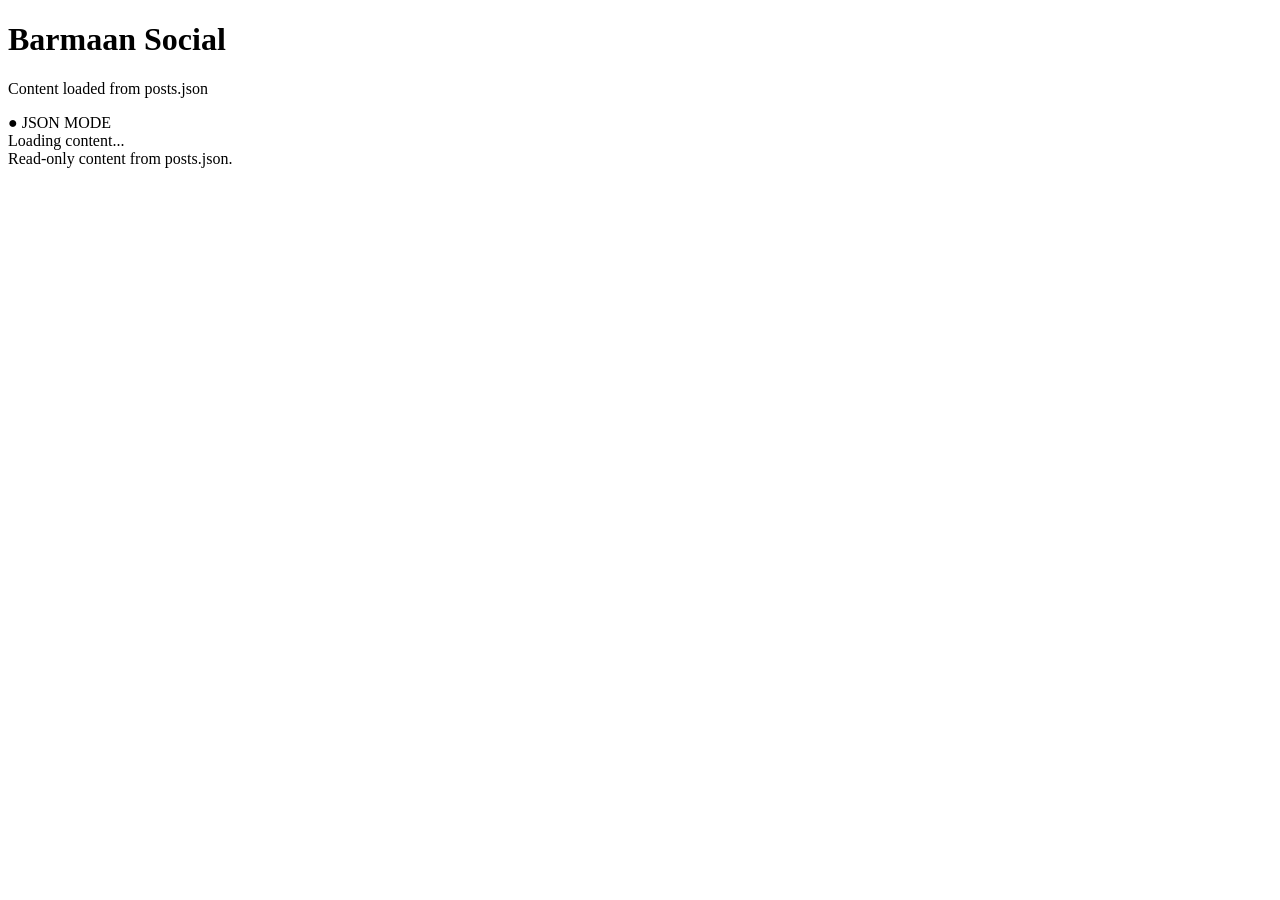
==== commit 5494a446: "Create index.html" ====
--- a/index.html
+++ b/index.html
@@ -1,347 +1,23 @@
-<!doctype html>
+<!DOCTYPE html>
 <html lang="en">
 <head>
-  <meta charset="utf-8">
-  <meta name="viewport" content="width=device-width,initial-scale=1">
-  <title>Barmaan Social Media</title>
-  <link rel="stylesheet" href="style.css">
+<meta charset="UTF-8">
+<meta name="viewport" content="width=device-width,initial-scale=1.0">
+<title>Barmaan Social</title>
+<link rel="stylesheet" href="style.css">
 </head>
-
 <body>
-
-<header class="siteHeader">
-  <div class="headerInner">
-    <h1>📱 Barmaan Social Media</h1>
-    <p>Shared posts • GMT+3:30</p>
-  </div>
+<div class="container">
+<header class="header">
+<h1>Barmaan Social</h1>
+<p>Content loaded from posts.json</p>
+<span class="status">● JSON MODE</span>
 </header>
-
-<main class="page">
-
-  <section class="card createCard">
-
-    <div class="sectionTitle">
-      <h2>Create post</h2>
-      <span class="statusDot"></span>
-    </div>
-
-    <p class="muted">
-      All post subjects are open.
-    </p>
-
-    <div class="createGrid">
-
-      <article class="createBox">
-        <span class="tag">Short</span>
-        <h3>Create Short</h3>
-
-        <label for="shortFile">
-          Upload video
-        </label>
-
-        <input
-          id="shortFile"
-          type="file"
-          accept="video/*"
-          onchange="checkMedia(
-            'shortFile',
-            'shortInfo',
-            'shortMsg',
-            'Short'
-          )">
-
-        <div
-          id="shortInfo"
-          class="fileInfo"
-          hidden>
-        </div>
-
-        <label for="shortCaption">
-          Caption
-        </label>
-
-        <textarea
-          id="shortCaption"
-          placeholder="Write the caption..."></textarea>
-
-        <button
-          class="ok"
-          type="button"
-          onclick="createMediaPost('Short')">
-          Post Short
-        </button>
-
-        <div
-          id="shortMsg"
-          class="messageBox">
-        </div>
-      </article>
-
-
-      <article class="createBox">
-        <span class="tag">News Short</span>
-        <h3>Create News Short</h3>
-
-        <label for="newsFile">
-          Upload video
-        </label>
-
-        <input
-          id="newsFile"
-          type="file"
-          accept="video/*"
-          onchange="checkMedia(
-            'newsFile',
-            'newsInfo',
-            'newsMsg',
-            'News Short'
-          )">
-
-        <div
-          id="newsInfo"
-          class="fileInfo"
-          hidden>
-        </div>
-
-        <label for="newsCaption">
-          Caption
-        </label>
-
-        <textarea
-          id="newsCaption"
-          placeholder="Write the news caption..."></textarea>
-
-        <button
-          class="ok"
-          type="button"
-          onclick="createMediaPost('News Short')">
-          Post News Short
-        </button>
-
-        <div
-          id="newsMsg"
-          class="messageBox">
-        </div>
-      </article>
-
-
-      <article class="createBox">
-        <span class="tag">Photo</span>
-        <h3>Create Photo</h3>
-
-        <label for="photoFile">
-          Upload image
-        </label>
-
-        <input
-          id="photoFile"
-          type="file"
-          accept="image/*"
-          onchange="checkMedia(
-            'photoFile',
-            'photoInfo',
-            'photoMsg',
-            'Photo'
-          )">
-
-        <div
-          id="photoInfo"
-          class="fileInfo"
-          hidden>
-        </div>
-
-        <label for="photoCaption">
-          Caption
-        </label>
-
-        <textarea
-          id="photoCaption"
-          placeholder="Write the caption..."></textarea>
-
-        <button
-          class="ok"
-          type="button"
-          onclick="createMediaPost('Photo')">
-          Post Photo
-        </button>
-
-        <div
-          id="photoMsg"
-          class="messageBox">
-        </div>
-      </article>
-
-
-      <article class="createBox">
-        <span class="tag">Poll</span>
-        <h3>Create Poll</h3>
-
-        <label>
-          Poll / quiz options (2–5)
-        </label>
-
-        <div
-          id="pollOptions"
-          class="optionList">
-
-          <input
-            class="pollOption"
-            placeholder="Option 1">
-
-          <input
-            class="pollOption"
-            placeholder="Option 2">
-
-        </div>
-
-        <button
-          type="button"
-          onclick="addPollOption()">
-          + Add option
-        </button>
-
-        <label for="pollCorrect">
-          Correct option
-        </label>
-
-        <select id="pollCorrect">
-          <option value="">
-            No correct answer
-          </option>
-
-          <option value="0">
-            Option 1
-          </option>
-
-          <option value="1">
-            Option 2
-          </option>
-        </select>
-
-        <label for="pollCaption">
-          Caption
-        </label>
-
-        <textarea
-          id="pollCaption"
-          placeholder="Write the poll caption..."></textarea>
-
-        <button
-          class="ok"
-          type="button"
-          onclick="createPoll()">
-          Post Poll
-        </button>
-
-        <div
-          id="pollMsg"
-          class="messageBox">
-        </div>
-      </article>
-
-
-      <article class="createBox">
-        <span class="tag">Text</span>
-        <h3>Create Text</h3>
-
-        <label for="textCaption">
-          Text
-        </label>
-
-        <textarea
-          id="textCaption"
-          class="largeText"
-          placeholder="Write your text..."></textarea>
-
-        <button
-          class="ok"
-          type="button"
-          onclick="createText()">
-          Post Text
-        </button>
-
-        <div
-          id="textMsg"
-          class="messageBox">
-        </div>
-      </article>
-
-
-      <article class="createBox publicBox">
-        <span class="tag">Public</span>
-
-        <h3>Public</h3>
-
-        <p class="muted">
-          This area is not available.
-        </p>
-
-        <button
-          class="publicButton"
-          type="button"
-          onclick="openPublicError()">
-          Public
-        </button>
-      </article>
-
-    </div>
-  </section>
-
-
-  <section class="feedSection">
-
-    <div class="sectionTitle">
-      <h2>Feed</h2>
-
-      <button
-        class="refreshButton"
-        type="button"
-        onclick="renderFeed()">
-        ↻ Refresh
-      </button>
-    </div>
-
-    <div id="feed"></div>
-
-  </section>
-
+<main id="feed">
+<div class="loading">Loading content...</div>
 </main>
-
-
-<dialog
-  id="publicDialog"
-  class="publicDialog">
-
-  <div class="errorCard">
-
-    <div class="errorIcon">
-      🚫
-    </div>
-
-    <h2>
-      ERROR 403
-    </h2>
-
-    <p class="errorMain">
-      You don't have permission to do this
-    </p>
-
-    <p class="errorSmall">
-      thats all we know
-    </p>
-
-    <button
-      class="backButton"
-      type="button"
-      onclick="closePublicError()">
-      ← Back
-    </button>
-
-  </div>
-
-</dialog>
-
+<footer>Read-only content from posts.json.</footer>
+</div>
 <script src="script.js"></script>
-
 </body>
 </html>
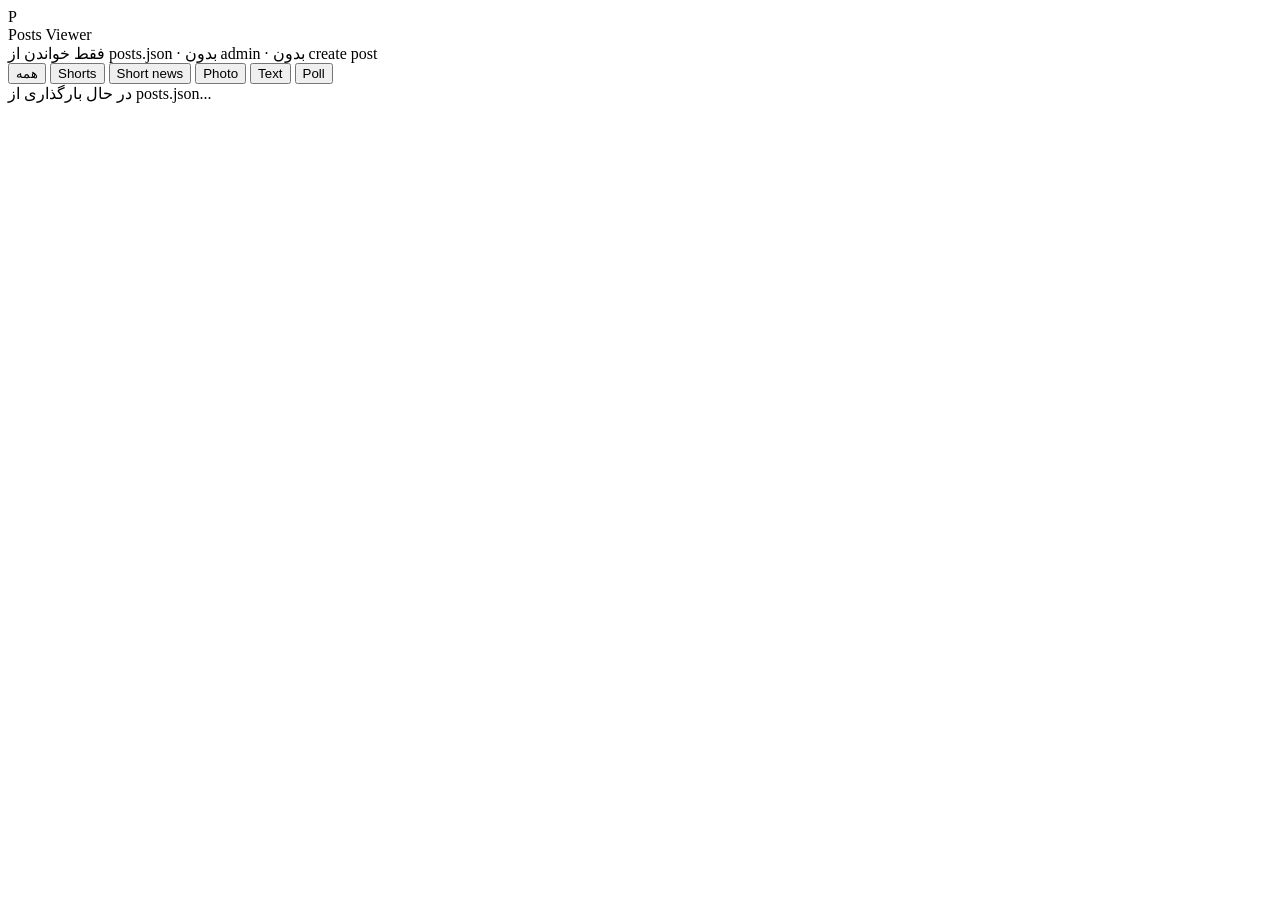
==== commit abceecd6: "Add initial HTML structure for Posts Viewer" ====
--- a/index.html
+++ b/index.html
@@ -1,23 +1,56 @@
 <!DOCTYPE html>
-<html lang="en">
+<html lang="fa">
 <head>
-<meta charset="UTF-8">
-<meta name="viewport" content="width=device-width,initial-scale=1.0">
-<title>Barmaan Social</title>
-<link rel="stylesheet" href="style.css">
+  <meta charset="UTF-8">
+  <title>Posts Viewer</title>
+  <meta name="viewport" content="width=device-width, initial-scale=1.0">
+  <link rel="stylesheet" href="style.css">
 </head>
 <body>
-<div class="container">
-<header class="header">
-<h1>Barmaan Social</h1>
-<p>Content loaded from posts.json</p>
-<span class="status">● JSON MODE</span>
-</header>
-<main id="feed">
-<div class="loading">Loading content...</div>
-</main>
-<footer>Read-only content from posts.json.</footer>
-</div>
-<script src="script.js"></script>
+  <header class="header">
+    <div class="logo">
+      <div class="logo-icon">P</div>
+      <div class="logo-texts">
+        <div class="logo-main">Posts Viewer</div>
+        <div class="logo-sub">فقط خواندن از posts.json · بدون admin · بدون create post</div>
+      </div>
+    </div>
+    <div class="filters">
+      <button class="filter-btn active" data-filter="all">
+        <span class="dot"></span>
+        همه
+      </button>
+      <button class="filter-btn" data-filter="shorts">
+        <span class="dot"></span>
+        Shorts
+      </button>
+      <button class="filter-btn" data-filter="short_news">
+        <span class="dot"></span>
+        Short news
+      </button>
+      <button class="filter-btn" data-filter="photo">
+        <span class="dot"></span>
+        Photo
+      </button>
+      <button class="filter-btn" data-filter="text">
+        <span class="dot"></span>
+        Text
+      </button>
+      <button class="filter-btn" data-filter="poll">
+        <span class="dot"></span>
+        Poll
+      </button>
+    </div>
+  </header>
+
+  <main class="main">
+    <div class="status-bar">
+      <div class="status-dot"></div>
+      <span id="status-text">در حال بارگذاری از posts.json...</span>
+    </div>
+    <div id="posts-root" class="posts-container"></div>
+  </main>
+
+  <script src="script.js"></script>
 </body>
 </html>
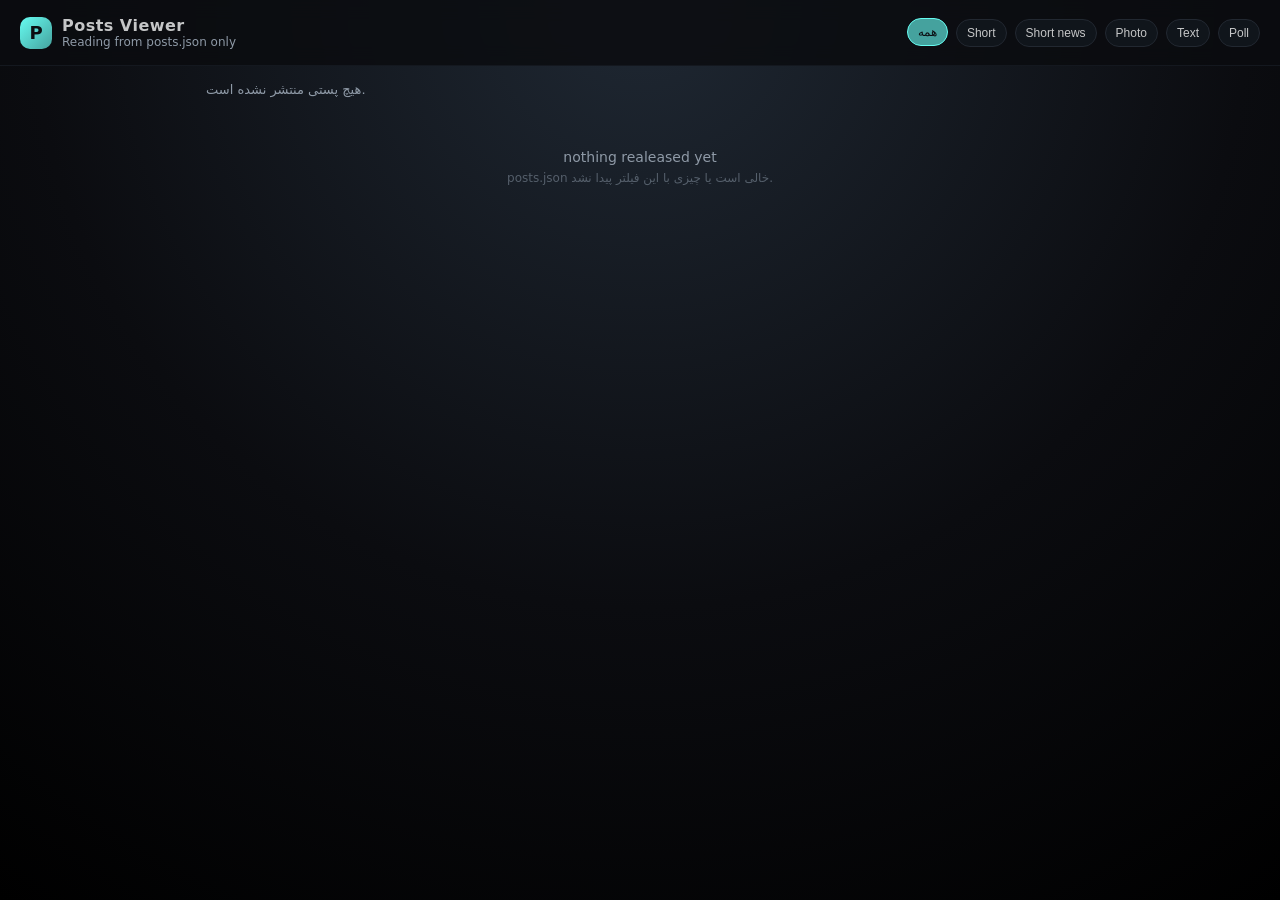
==== commit 72184b89: "Add initial HTML structure for Posts Viewer" ====
--- a/index.html
+++ b/index.html
@@ -3,54 +3,52 @@
 <head>
   <meta charset="UTF-8">
   <title>Posts Viewer</title>
+
+  <!-- اتصال به فایل استایل -->
+  <link rel="stylesheet" href="style.css">
+
+  <!-- سازگاری موبایل -->
   <meta name="viewport" content="width=device-width, initial-scale=1.0">
-  <link rel="stylesheet" href="style.css">
 </head>
+
 <body>
+
+  <!-- هدر سایت -->
   <header class="header">
     <div class="logo">
       <div class="logo-icon">P</div>
       <div class="logo-texts">
         <div class="logo-main">Posts Viewer</div>
-        <div class="logo-sub">فقط خواندن از posts.json · بدون admin · بدون create post</div>
+        <div class="logo-sub">Reading from posts.json only</div>
       </div>
     </div>
+
+    <!-- دکمه‌های فیلتر -->
     <div class="filters">
-      <button class="filter-btn active" data-filter="all">
-        <span class="dot"></span>
-        همه
-      </button>
-      <button class="filter-btn" data-filter="shorts">
-        <span class="dot"></span>
-        Shorts
-      </button>
-      <button class="filter-btn" data-filter="short_news">
-        <span class="dot"></span>
-        Short news
-      </button>
-      <button class="filter-btn" data-filter="photo">
-        <span class="dot"></span>
-        Photo
-      </button>
-      <button class="filter-btn" data-filter="text">
-        <span class="dot"></span>
-        Text
-      </button>
-      <button class="filter-btn" data-filter="poll">
-        <span class="dot"></span>
-        Poll
-      </button>
+      <button class="filter-btn active" data-filter="all">همه</button>
+      <button class="filter-btn" data-filter="Short">Short</button>
+      <button class="filter-btn" data-filter="ShortNews">Short news</button>
+      <button class="filter-btn" data-filter="Photo">Photo</button>
+      <button class="filter-btn" data-filter="Text">Text</button>
+      <button class="filter-btn" data-filter="Poll">Poll</button>
     </div>
   </header>
 
+  <!-- بخش اصلی -->
   <main class="main">
+
+    <!-- وضعیت بارگذاری -->
     <div class="status-bar">
-      <div class="status-dot"></div>
-      <span id="status-text">در حال بارگذاری از posts.json...</span>
+      <span id="status-text">در حال بارگذاری...</span>
     </div>
+
+    <!-- محل نمایش پست‌ها -->
     <div id="posts-root" class="posts-container"></div>
+
   </main>
 
+  <!-- اتصال به فایل جاوااسکریپت -->
   <script src="script.js"></script>
+
 </body>
 </html>
--- a/style.css
+++ b/style.css
@@ -0,0 +1,387 @@
+:root {
+  --bg: #0b0c10;
+  --card-bg: #1f2833;
+  --accent: #66fcf1;
+  --accent-soft: #45a29e;
+  --text: #c5c6c7;
+  --danger: #ff4b5c;
+  --success: #4caf50;
+  --poll-bar-bg: #10151b;
+}
+
+* {
+  box-sizing: border-box;
+  margin: 0;
+  padding: 0;
+}
+
+body {
+  font-family: system-ui, -apple-system, BlinkMacSystemFont, "Segoe UI", sans-serif;
+  background: radial-gradient(circle at top, #1f2833 0, #0b0c10 55%, #000000 100%);
+  color: var(--text);
+  min-height: 100vh;
+  display: flex;
+  flex-direction: column;
+}
+
+.header {
+  padding: 16px 20px;
+  border-bottom: 1px solid #14181f;
+  display: flex;
+  align-items: center;
+  justify-content: space-between;
+  backdrop-filter: blur(10px);
+  background: rgba(11, 12, 16, 0.85);
+  position: sticky;
+  top: 0;
+  z-index: 10;
+}
+
+.logo {
+  display: flex;
+  align-items: center;
+  gap: 10px;
+}
+
+.logo-icon {
+  width: 32px;
+  height: 32px;
+  border-radius: 10px;
+  background: linear-gradient(135deg, var(--accent), var(--accent-soft));
+  display: flex;
+  align-items: center;
+  justify-content: center;
+  color: #0b0c10;
+  font-weight: 700;
+  font-size: 18px;
+}
+
+.logo-texts {
+  display: flex;
+  flex-direction: column;
+}
+
+.logo-main {
+  font-weight: 600;
+  letter-spacing: 0.03em;
+}
+
+.logo-sub {
+  font-size: 12px;
+  color: #8f9aa7;
+}
+
+.filters {
+  display: flex;
+  flex-wrap: wrap;
+  gap: 8px;
+  justify-content: flex-end;
+}
+
+.filter-btn {
+  border: 1px solid #222831;
+  background: #10151b;
+  color: var(--text);
+  padding: 6px 10px;
+  border-radius: 999px;
+  font-size: 12px;
+  cursor: pointer;
+  display: inline-flex;
+  align-items: center;
+  gap: 6px;
+  transition: background 0.2s, border-color 0.2s, transform 0.1s;
+}
+
+.filter-btn span.dot {
+  width: 6px;
+  height: 6px;
+  border-radius: 50%;
+  background: var(--accent-soft);
+}
+
+.filter-btn.active {
+  background: var(--accent-soft);
+  border-color: var(--accent);
+  color: #0b0c10;
+  transform: translateY(-1px);
+}
+
+.main {
+  flex: 1;
+  padding: 16px;
+  max-width: 900px;
+  width: 100%;
+  margin: 0 auto;
+}
+
+.status-bar {
+  margin-bottom: 12px;
+  font-size: 13px;
+  color: #8f9aa7;
+  display: flex;
+  align-items: center;
+  gap: 8px;
+}
+
+.status-dot {
+  width: 8px;
+  height: 8px;
+  border-radius: 50%;
+  background: var(--accent);
+  box-shadow: 0 0 8px rgba(102, 252, 241, 0.7);
+}
+
+.posts-container {
+  display: flex;
+  flex-direction: column;
+  gap: 12px;
+}
+
+.card {
+  background: var(--card-bg);
+  border-radius: 14px;
+  padding: 14px 14px 12px;
+  border: 1px solid #14181f;
+  box-shadow: 0 10px 25px rgba(0, 0, 0, 0.35);
+  position: relative;
+  overflow: hidden;
+}
+
+.card::before {
+  content: "";
+  position: absolute;
+  inset: 0;
+  background: radial-gradient(circle at top left, rgba(102, 252, 241, 0.08), transparent 55%);
+  pointer-events: none;
+}
+
+.card-header {
+  display: flex;
+  align-items: center;
+  justify-content: space-between;
+  margin-bottom: 8px;
+  position: relative;
+  z-index: 1;
+}
+
+.card-type {
+  font-size: 11px;
+  text-transform: uppercase;
+  letter-spacing: 0.12em;
+  color: #8f9aa7;
+  display: inline-flex;
+  align-items: center;
+  gap: 6px;
+}
+
+.card-type-pill {
+  padding: 2px 8px;
+  border-radius: 999px;
+  border: 1px solid #222831;
+  background: #10151b;
+  font-size: 10px;
+}
+
+.card-subject {
+  font-size: 15px;
+  font-weight: 600;
+  color: #e5e5e5;
+  margin-bottom: 6px;
+  position: relative;
+  z-index: 1;
+}
+
+.card-content {
+  font-size: 14px;
+  line-height: 1.5;
+  color: #c5c6c7;
+  position: relative;
+  z-index: 1;
+}
+
+.card-footer {
+  margin-top: 10px;
+  display: flex;
+  align-items: center;
+  justify-content: space-between;
+  font-size: 11px;
+  color: #8f9aa7;
+  position: relative;
+  z-index: 1;
+}
+
+.badge {
+  padding: 2px 8px;
+  border-radius: 999px;
+  border: 1px solid #222831;
+  background: #10151b;
+  font-size: 10px;
+}
+
+.poll-container {
+  margin-top: 8px;
+  border-radius: 10px;
+  background: var(--poll-bar-bg);
+  padding: 8px;
+  border: 1px solid #222831;
+}
+
+.poll-question {
+  font-size: 14px;
+  font-weight: 500;
+  margin-bottom: 6px;
+}
+
+.poll-options {
+  display: flex;
+  flex-direction: column;
+  gap: 6px;
+}
+
+.poll-option {
+  display: flex;
+  align-items: center;
+  gap: 8px;
+  padding: 6px 8px;
+  border-radius: 8px;
+  background: #14181f;
+  cursor: pointer;
+  border: 1px solid #222831;
+  transition: background 0.15s, border-color 0.15s, transform 0.1s;
+}
+
+.poll-option:hover {
+  background: #1b222c;
+  transform: translateY(-1px);
+}
+
+.poll-option input[type="radio"] {
+  accent-color: var(--accent);
+  cursor: pointer;
+}
+
+.poll-option-text {
+  flex: 1;
+  font-size: 13px;
+}
+
+.poll-option-meta {
+  font-size: 11px;
+  color: #8f9aa7;
+  min-width: 60px;
+  text-align: right;
+}
+
+.poll-bar-wrapper {
+  margin-top: 4px;
+  height: 6px;
+  border-radius: 999px;
+  background: #10151b;
+  overflow: hidden;
+}
+
+.poll-bar {
+  height: 100%;
+  background: linear-gradient(90deg, var(--accent-soft), var(--accent));
+  width: 0%;
+  transition: width 0.3s ease-out;
+}
+
+.poll-actions {
+  margin-top: 8px;
+  display: flex;
+  justify-content: space-between;
+  gap: 8px;
+  align-items: center;
+}
+
+.poll-btn {
+  border: none;
+  outline: none;
+  padding: 6px 12px;
+  border-radius: 999px;
+  font-size: 12px;
+  cursor: pointer;
+  background: var(--accent-soft);
+  color: #0b0c10;
+  display: inline-flex;
+  align-items: center;
+  gap: 6px;
+  transition: background 0.15s, transform 0.1s;
+}
+
+.poll-btn:hover {
+  background: var(--accent);
+  transform: translateY(-1px);
+}
+
+.poll-result {
+  font-size: 12px;
+  color: #8f9aa7;
+}
+
+.poll-result.correct {
+  color: var(--success);
+}
+
+.poll-result.wrong {
+  color: var(--danger);
+}
+
+.empty-message {
+  text-align: center;
+  padding: 40px 16px;
+  font-size: 14px;
+  color: #8f9aa7;
+}
+
+.empty-message span {
+  display: inline-block;
+  margin-top: 6px;
+  font-size: 12px;
+  color: #555f6b;
+}
+
+.loading {
+  text-align: center;
+  padding: 40px 16px;
+  font-size: 14px;
+  color: #8f9aa7;
+}
+
+.loading-dot {
+  display: inline-block;
+  width: 6px;
+  height: 6px;
+  border-radius: 50%;
+  background: var(--accent);
+  margin-left: 4px;
+  animation: pulse 0.8s infinite alternate;
+}
+
+@keyframes pulse {
+  from {
+    transform: scale(1);
+    opacity: 0.6;
+  }
+  to {
+    transform: scale(1.5);
+    opacity: 1;
+  }
+}
+
+@media (max-width: 600px) {
+  .header {
+    flex-direction: column;
+    align-items: flex-start;
+    gap: 10px;
+  }
+
+  .filters {
+    justify-content: flex-start;
+  }
+
+  .main {
+    padding: 12px;
+  }
+  }
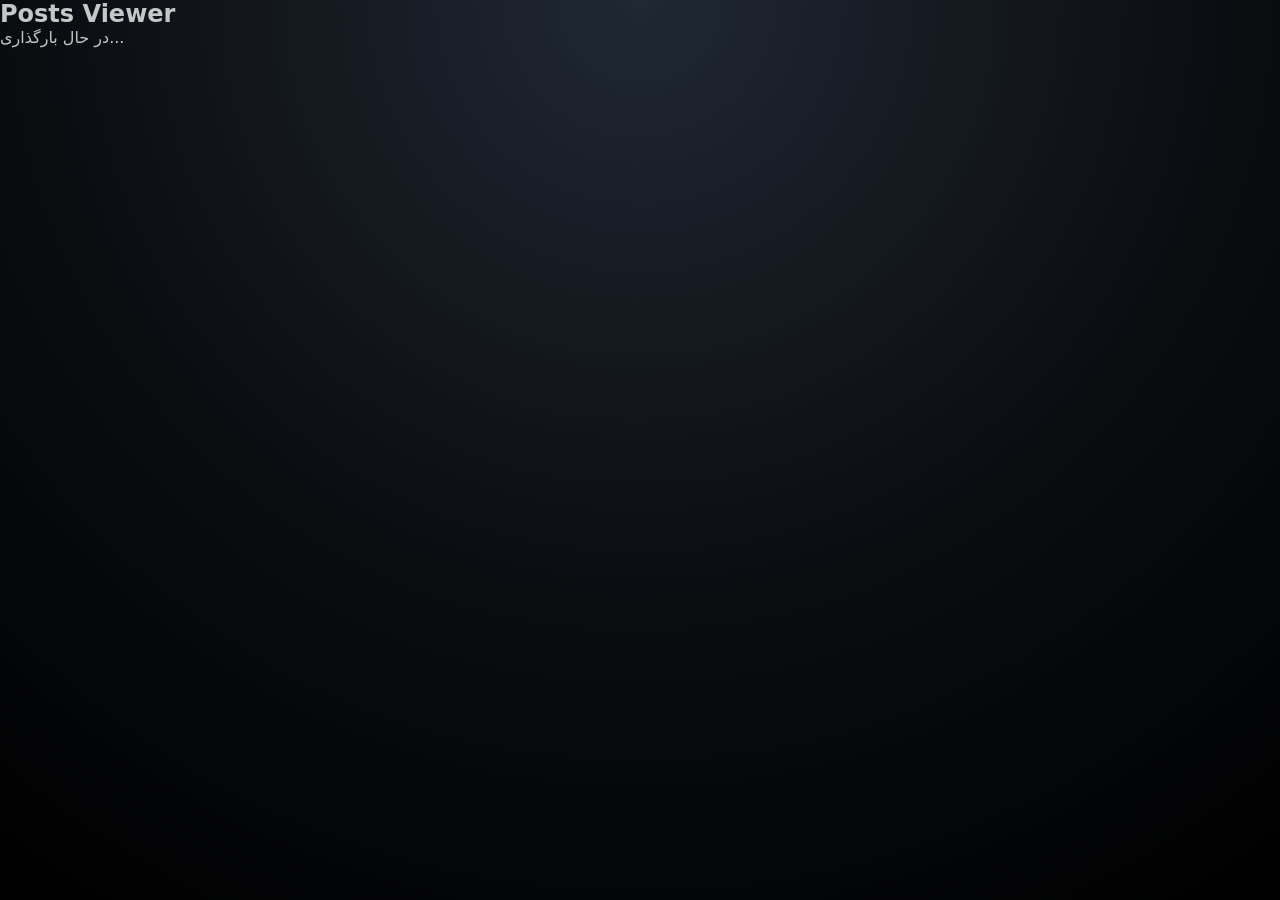
==== commit 11a580e8: "Add initial HTML structure for Posts Viewer" ====
--- a/index.html
+++ b/index.html
@@ -3,52 +3,17 @@
 <head>
   <meta charset="UTF-8">
   <title>Posts Viewer</title>
-
-  <!-- اتصال به فایل استایل -->
+  <meta name="viewport" content="width=device-width, initial-scale=1.0">
   <link rel="stylesheet" href="style.css">
-
-  <!-- سازگاری موبایل -->
-  <meta name="viewport" content="width=device-width, initial-scale=1.0">
 </head>
 
 <body>
 
-  <!-- هدر سایت -->
-  <header class="header">
-    <div class="logo">
-      <div class="logo-icon">P</div>
-      <div class="logo-texts">
-        <div class="logo-main">Posts Viewer</div>
-        <div class="logo-sub">Reading from posts.json only</div>
-      </div>
-    </div>
+  <h2 class="title">Posts Viewer</h2>
+  <p id="status">در حال بارگذاری...</p>
 
-    <!-- دکمه‌های فیلتر -->
-    <div class="filters">
-      <button class="filter-btn active" data-filter="all">همه</button>
-      <button class="filter-btn" data-filter="Short">Short</button>
-      <button class="filter-btn" data-filter="ShortNews">Short news</button>
-      <button class="filter-btn" data-filter="Photo">Photo</button>
-      <button class="filter-btn" data-filter="Text">Text</button>
-      <button class="filter-btn" data-filter="Poll">Poll</button>
-    </div>
-  </header>
+  <div id="root"></div>
 
-  <!-- بخش اصلی -->
-  <main class="main">
-
-    <!-- وضعیت بارگذاری -->
-    <div class="status-bar">
-      <span id="status-text">در حال بارگذاری...</span>
-    </div>
-
-    <!-- محل نمایش پست‌ها -->
-    <div id="posts-root" class="posts-container"></div>
-
-  </main>
-
-  <!-- اتصال به فایل جاوااسکریپت -->
   <script src="script.js"></script>
-
 </body>
 </html>
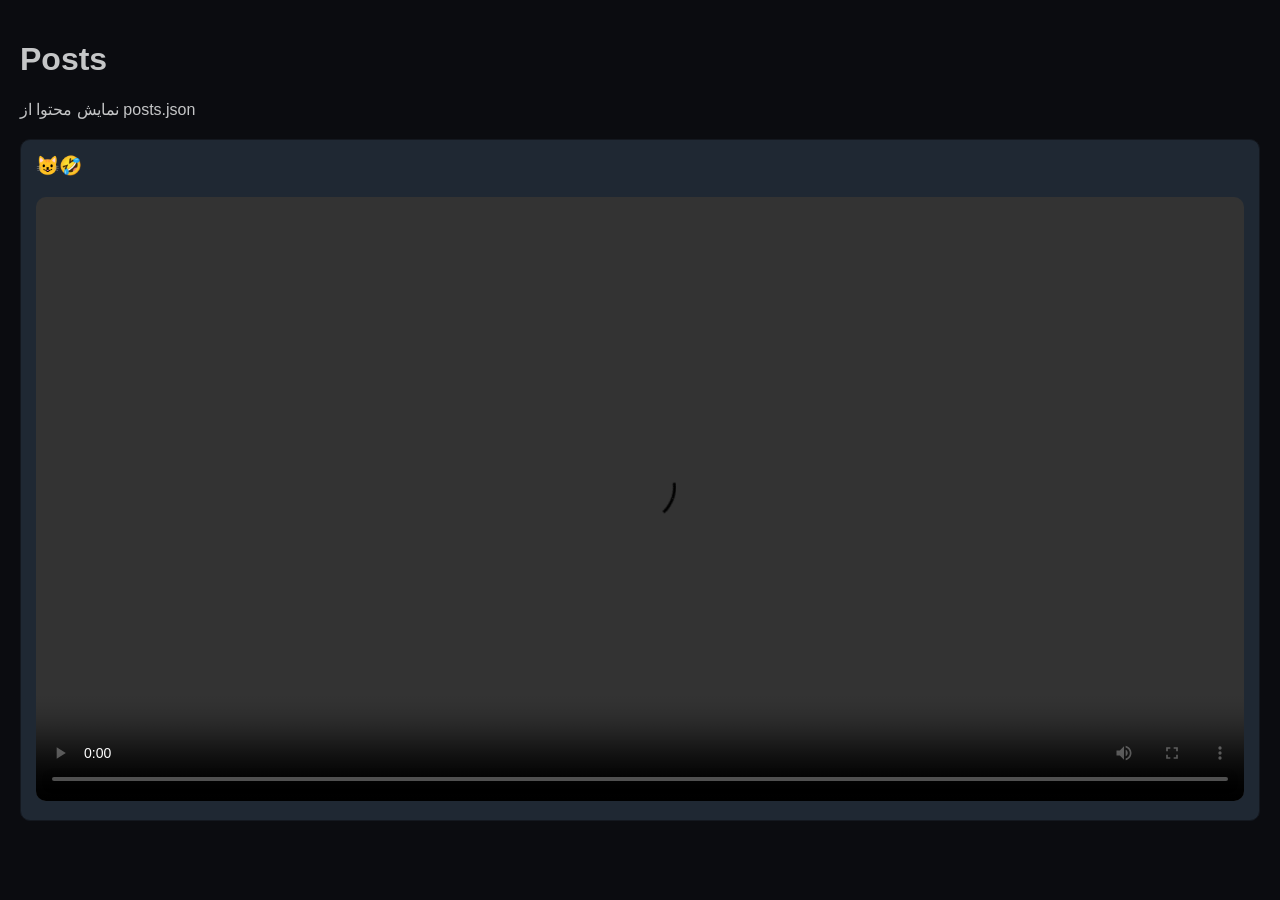
==== commit 52298423: "Add initial HTML structure for posts page" ====
--- a/index.html
+++ b/index.html
@@ -2,17 +2,23 @@
 <html lang="fa">
 <head>
   <meta charset="UTF-8">
-  <title>Posts Viewer</title>
+  <title>Posts</title>
   <meta name="viewport" content="width=device-width, initial-scale=1.0">
   <link rel="stylesheet" href="style.css">
 </head>
 
 <body>
 
-  <h2 class="title">Posts Viewer</h2>
-  <p id="status">در حال بارگذاری...</p>
+  <div class="page">
+    <header class="header">
+      <h1 class="logo">Posts</h1>
+      <p class="subtitle">نمایش محتوا از posts.json</p>
+    </header>
 
-  <div id="root"></div>
+    <p id="status" class="status">در حال بارگذاری...</p>
+
+    <main id="root" class="posts"></main>
+  </div>
 
   <script src="script.js"></script>
 </body>
--- a/style.css
+++ b/style.css
@@ -1,387 +1,42 @@
-:root {
-  --bg: #0b0c10;
-  --card-bg: #1f2833;
-  --accent: #66fcf1;
-  --accent-soft: #45a29e;
-  --text: #c5c6c7;
-  --danger: #ff4b5c;
-  --success: #4caf50;
-  --poll-bar-bg: #10151b;
+body {
+  background: #0b0c10;
+  color: #c5c6c7;
+  font-family: sans-serif;
+  margin: 0;
+  padding: 20px;
 }
 
-* {
-  box-sizing: border-box;
-  margin: 0;
-  padding: 0;
+.title {
+  text-align: center;
+  margin-bottom: 10px;
 }
 
-body {
-  font-family: system-ui, -apple-system, BlinkMacSystemFont, "Segoe UI", sans-serif;
-  background: radial-gradient(circle at top, #1f2833 0, #0b0c10 55%, #000000 100%);
-  color: var(--text);
-  min-height: 100vh;
-  display: flex;
-  flex-direction: column;
-}
-
-.header {
-  padding: 16px 20px;
-  border-bottom: 1px solid #14181f;
-  display: flex;
-  align-items: center;
-  justify-content: space-between;
-  backdrop-filter: blur(10px);
-  background: rgba(11, 12, 16, 0.85);
-  position: sticky;
-  top: 0;
-  z-index: 10;
-}
-
-.logo {
-  display: flex;
-  align-items: center;
-  gap: 10px;
-}
-
-.logo-icon {
-  width: 32px;
-  height: 32px;
-  border-radius: 10px;
-  background: linear-gradient(135deg, var(--accent), var(--accent-soft));
-  display: flex;
-  align-items: center;
-  justify-content: center;
-  color: #0b0c10;
-  font-weight: 700;
-  font-size: 18px;
-}
-
-.logo-texts {
-  display: flex;
-  flex-direction: column;
-}
-
-.logo-main {
-  font-weight: 600;
-  letter-spacing: 0.03em;
-}
-
-.logo-sub {
-  font-size: 12px;
+#status {
+  text-align: center;
+  margin-bottom: 20px;
   color: #8f9aa7;
 }
 
-.filters {
-  display: flex;
-  flex-wrap: wrap;
-  gap: 8px;
-  justify-content: flex-end;
+.post {
+  background: #1f2833;
+  padding: 15px;
+  border-radius: 10px;
+  margin-bottom: 15px;
+  border: 1px solid #14181f;
 }
 
-.filter-btn {
-  border: 1px solid #222831;
-  background: #10151b;
-  color: var(--text);
-  padding: 6px 10px;
-  border-radius: 999px;
-  font-size: 12px;
-  cursor: pointer;
-  display: inline-flex;
-  align-items: center;
-  gap: 6px;
-  transition: background 0.2s, border-color 0.2s, transform 0.1s;
+.post h3 {
+  margin: 0 0 10px 0;
 }
 
-.filter-btn span.dot {
-  width: 6px;
-  height: 6px;
-  border-radius: 50%;
-  background: var(--accent-soft);
+.post video {
+  width: 100%;
+  border-radius: 10px;
+  margin-top: 10px;
 }
 
-.filter-btn.active {
-  background: var(--accent-soft);
-  border-color: var(--accent);
-  color: #0b0c10;
-  transform: translateY(-1px);
+.post img {
+  width: 100%;
+  border-radius: 10px;
+  margin-top: 10px;
 }
-
-.main {
-  flex: 1;
-  padding: 16px;
-  max-width: 900px;
-  width: 100%;
-  margin: 0 auto;
-}
-
-.status-bar {
-  margin-bottom: 12px;
-  font-size: 13px;
-  color: #8f9aa7;
-  display: flex;
-  align-items: center;
-  gap: 8px;
-}
-
-.status-dot {
-  width: 8px;
-  height: 8px;
-  border-radius: 50%;
-  background: var(--accent);
-  box-shadow: 0 0 8px rgba(102, 252, 241, 0.7);
-}
-
-.posts-container {
-  display: flex;
-  flex-direction: column;
-  gap: 12px;
-}
-
-.card {
-  background: var(--card-bg);
-  border-radius: 14px;
-  padding: 14px 14px 12px;
-  border: 1px solid #14181f;
-  box-shadow: 0 10px 25px rgba(0, 0, 0, 0.35);
-  position: relative;
-  overflow: hidden;
-}
-
-.card::before {
-  content: "";
-  position: absolute;
-  inset: 0;
-  background: radial-gradient(circle at top left, rgba(102, 252, 241, 0.08), transparent 55%);
-  pointer-events: none;
-}
-
-.card-header {
-  display: flex;
-  align-items: center;
-  justify-content: space-between;
-  margin-bottom: 8px;
-  position: relative;
-  z-index: 1;
-}
-
-.card-type {
-  font-size: 11px;
-  text-transform: uppercase;
-  letter-spacing: 0.12em;
-  color: #8f9aa7;
-  display: inline-flex;
-  align-items: center;
-  gap: 6px;
-}
-
-.card-type-pill {
-  padding: 2px 8px;
-  border-radius: 999px;
-  border: 1px solid #222831;
-  background: #10151b;
-  font-size: 10px;
-}
-
-.card-subject {
-  font-size: 15px;
-  font-weight: 600;
-  color: #e5e5e5;
-  margin-bottom: 6px;
-  position: relative;
-  z-index: 1;
-}
-
-.card-content {
-  font-size: 14px;
-  line-height: 1.5;
-  color: #c5c6c7;
-  position: relative;
-  z-index: 1;
-}
-
-.card-footer {
-  margin-top: 10px;
-  display: flex;
-  align-items: center;
-  justify-content: space-between;
-  font-size: 11px;
-  color: #8f9aa7;
-  position: relative;
-  z-index: 1;
-}
-
-.badge {
-  padding: 2px 8px;
-  border-radius: 999px;
-  border: 1px solid #222831;
-  background: #10151b;
-  font-size: 10px;
-}
-
-.poll-container {
-  margin-top: 8px;
-  border-radius: 10px;
-  background: var(--poll-bar-bg);
-  padding: 8px;
-  border: 1px solid #222831;
-}
-
-.poll-question {
-  font-size: 14px;
-  font-weight: 500;
-  margin-bottom: 6px;
-}
-
-.poll-options {
-  display: flex;
-  flex-direction: column;
-  gap: 6px;
-}
-
-.poll-option {
-  display: flex;
-  align-items: center;
-  gap: 8px;
-  padding: 6px 8px;
-  border-radius: 8px;
-  background: #14181f;
-  cursor: pointer;
-  border: 1px solid #222831;
-  transition: background 0.15s, border-color 0.15s, transform 0.1s;
-}
-
-.poll-option:hover {
-  background: #1b222c;
-  transform: translateY(-1px);
-}
-
-.poll-option input[type="radio"] {
-  accent-color: var(--accent);
-  cursor: pointer;
-}
-
-.poll-option-text {
-  flex: 1;
-  font-size: 13px;
-}
-
-.poll-option-meta {
-  font-size: 11px;
-  color: #8f9aa7;
-  min-width: 60px;
-  text-align: right;
-}
-
-.poll-bar-wrapper {
-  margin-top: 4px;
-  height: 6px;
-  border-radius: 999px;
-  background: #10151b;
-  overflow: hidden;
-}
-
-.poll-bar {
-  height: 100%;
-  background: linear-gradient(90deg, var(--accent-soft), var(--accent));
-  width: 0%;
-  transition: width 0.3s ease-out;
-}
-
-.poll-actions {
-  margin-top: 8px;
-  display: flex;
-  justify-content: space-between;
-  gap: 8px;
-  align-items: center;
-}
-
-.poll-btn {
-  border: none;
-  outline: none;
-  padding: 6px 12px;
-  border-radius: 999px;
-  font-size: 12px;
-  cursor: pointer;
-  background: var(--accent-soft);
-  color: #0b0c10;
-  display: inline-flex;
-  align-items: center;
-  gap: 6px;
-  transition: background 0.15s, transform 0.1s;
-}
-
-.poll-btn:hover {
-  background: var(--accent);
-  transform: translateY(-1px);
-}
-
-.poll-result {
-  font-size: 12px;
-  color: #8f9aa7;
-}
-
-.poll-result.correct {
-  color: var(--success);
-}
-
-.poll-result.wrong {
-  color: var(--danger);
-}
-
-.empty-message {
-  text-align: center;
-  padding: 40px 16px;
-  font-size: 14px;
-  color: #8f9aa7;
-}
-
-.empty-message span {
-  display: inline-block;
-  margin-top: 6px;
-  font-size: 12px;
-  color: #555f6b;
-}
-
-.loading {
-  text-align: center;
-  padding: 40px 16px;
-  font-size: 14px;
-  color: #8f9aa7;
-}
-
-.loading-dot {
-  display: inline-block;
-  width: 6px;
-  height: 6px;
-  border-radius: 50%;
-  background: var(--accent);
-  margin-left: 4px;
-  animation: pulse 0.8s infinite alternate;
-}
-
-@keyframes pulse {
-  from {
-    transform: scale(1);
-    opacity: 0.6;
-  }
-  to {
-    transform: scale(1.5);
-    opacity: 1;
-  }
-}
-
-@media (max-width: 600px) {
-  .header {
-    flex-direction: column;
-    align-items: flex-start;
-    gap: 10px;
-  }
-
-  .filters {
-    justify-content: flex-start;
-  }
-
-  .main {
-    padding: 12px;
-  }
-  }
